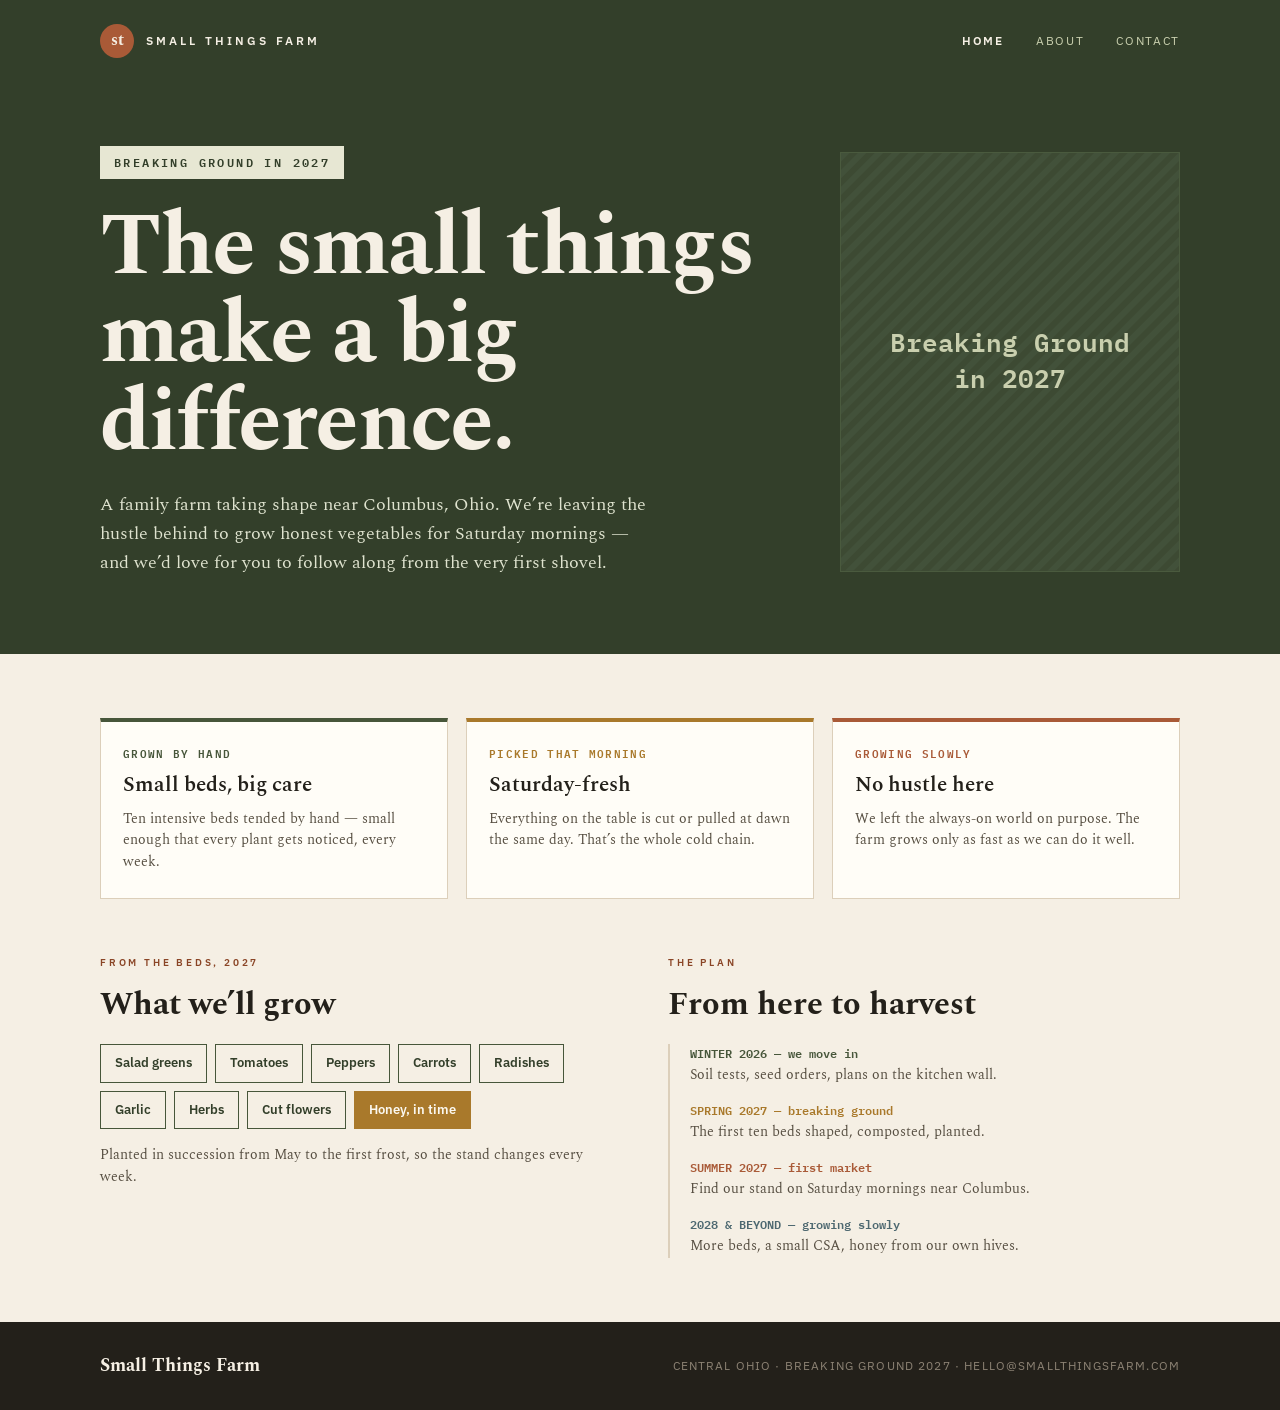
==== index.html @ 96e3009d "Remove email signup until a newsletter service is set up Forms removed from all three pages; comment" ====
<!DOCTYPE html>
<html lang="en">
<head>
<meta charset="utf-8">
<meta name="viewport" content="width=device-width, initial-scale=1">
<title>Small Things Farm — a family market garden near Columbus, Ohio</title>
<meta name="description" content="Small Things Farm is a family market garden breaking ground near Columbus, Ohio in 2027. Honest vegetables for Saturday mornings — follow along from the very first shovel.">
<link rel="icon" href="data:image/svg+xml,%3Csvg xmlns='http://www.w3.org/2000/svg' viewBox='0 0 34 34'%3E%3Ccircle cx='17' cy='17' r='17' fill='%23a95a37'/%3E%3Ctext x='17' y='22' text-anchor='middle' font-family='Georgia,serif' font-weight='700' font-size='14' fill='%23f5efe4'%3Est%3C/text%3E%3C/svg%3E">
<link rel="preconnect" href="https://fonts.googleapis.com">
<link rel="preconnect" href="https://fonts.gstatic.com" crossorigin>
<link href="https://fonts.googleapis.com/css2?family=Spectral:ital,wght@0,300;0,400;0,500;0,600;0,700;0,800;1,300;1,400;1,500&family=IBM+Plex+Sans:wght@400;500;600;700&family=IBM+Plex+Mono:wght@400;500;600&display=swap" rel="stylesheet">
<link rel="stylesheet" href="styles.css">
</head>
<body>

<!-- hero on green -->
<div class="green-band">
  <header class="site-header">
    <div class="container">
      <a class="brand" href="index.html">
        <span class="brand-mark" aria-hidden="true">st</span>
        <span class="brand-name">Small Things Farm</span>
      </a>
      <nav class="site-nav" aria-label="Main">
        <a href="index.html" aria-current="page">Home</a>
        <a href="about.html">About</a>
        <a href="contact.html">Contact</a>
      </nav>
    </div>
  </header>

  <section class="hero">
    <div class="container">
      <div>
        <div class="badge">BREAKING GROUND IN 2027</div>
        <h1>The small things make a big difference.</h1>
        <p class="hero-lede">A family farm taking shape near Columbus, Ohio. We&rsquo;re leaving the hustle behind to grow honest vegetables for Saturday mornings &mdash; and we&rsquo;d love for you to follow along from the very first shovel.</p>
        <!-- Email signup removed for now — restore the <form class="signup-form">
             block here once a newsletter service (e.g. Buttondown) is set up.
             See README.md → "Email signup (currently removed)". -->
      </div>
      <div class="hero-photo">
        <!-- Picture frame: swap this <svg> for
             <img src="images/us-on-the-land.jpg" alt="The two of us, boots on, on the land" style="width:100%;display:block;">
             when you have a real photo (portrait, roughly 340×420). -->
        <svg class="photo-placeholder" viewBox="0 0 340 420" role="img" aria-label="Breaking Ground in 2027" style="background:#3d4a33;border:1px solid #4a5a3e;">
          <defs>
            <pattern id="ph-hero" width="12" height="12" patternUnits="userSpaceOnUse" patternTransform="rotate(45)">
              <rect width="12" height="12" fill="#3d4a33"></rect>
              <rect width="6" height="12" fill="#42513a"></rect>
            </pattern>
          </defs>
          <rect width="340" height="420" fill="url(#ph-hero)"></rect>
          <text x="170" y="200" text-anchor="middle" font-family="Spectral, Georgia, serif" font-weight="600" font-size="26" fill="#c9cfae">Breaking Ground</text>
          <text x="170" y="236" text-anchor="middle" font-family="Spectral, Georgia, serif" font-weight="600" font-size="26" fill="#c9cfae">in 2027</text>
        </svg>
      </div>
    </div>
  </section>
</div>

<!-- three promises -->
<section class="promises" aria-label="Our promises">
  <div class="container">
    <div class="promise-card">
      <div class="card-eyebrow">GROWN BY HAND</div>
      <div class="card-title">Small beds, big care</div>
      <p>Ten intensive beds tended by hand &mdash; small enough that every plant gets noticed, every week.</p>
    </div>
    <div class="promise-card promise-card--ochre">
      <div class="card-eyebrow">PICKED THAT MORNING</div>
      <div class="card-title">Saturday-fresh</div>
      <p>Everything on the table is cut or pulled at dawn the same day. That&rsquo;s the whole cold chain.</p>
    </div>
    <div class="promise-card promise-card--clay">
      <div class="card-eyebrow">GROWING SLOWLY</div>
      <div class="card-title">No hustle here</div>
      <p>We left the always-on world on purpose. The farm grows only as fast as we can do it well.</p>
    </div>
  </div>
</section>

<!-- grow + timeline combined band -->
<section class="band-2col">
  <div class="container">
    <div>
      <div class="section-eyebrow">From the beds, 2027</div>
      <h2>What we&rsquo;ll grow</h2>
      <div class="chips">
        <span class="chip">Salad greens</span>
        <span class="chip">Tomatoes</span>
        <span class="chip">Peppers</span>
        <span class="chip">Carrots</span>
        <span class="chip">Radishes</span>
        <span class="chip">Garlic</span>
        <span class="chip">Herbs</span>
        <span class="chip">Cut flowers</span>
        <span class="chip chip--honey">Honey, in time</span>
      </div>
      <p class="band-note">Planted in succession from May to the first frost, so the stand changes every week.</p>
    </div>
    <div>
      <div class="section-eyebrow">The plan</div>
      <h2>From here to harvest</h2>
      <div class="timeline">
        <div>
          <div class="timeline-date">WINTER 2026 &mdash; we move in</div>
          <div class="timeline-desc">Soil tests, seed orders, plans on the kitchen wall.</div>
        </div>
        <div>
          <div class="timeline-date timeline-date--ochre">SPRING 2027 &mdash; breaking ground</div>
          <div class="timeline-desc">The first ten beds shaped, composted, planted.</div>
        </div>
        <div>
          <div class="timeline-date timeline-date--clay">SUMMER 2027 &mdash; first market</div>
          <div class="timeline-desc">Find our stand on Saturday mornings near Columbus.</div>
        </div>
        <div>
          <div class="timeline-date timeline-date--slate">2028 &amp; BEYOND &mdash; growing slowly</div>
          <div class="timeline-desc">More beds, a small CSA, honey from our own hives.</div>
        </div>
      </div>
    </div>
  </div>
</section>

<!-- footer -->
<footer class="site-footer">
  <div class="container">
    <div class="footer-brand">Small Things Farm</div>
    <div class="footer-info">Central Ohio &middot; breaking ground 2027 &middot; <a href="mailto:hello@smallthingsfarm.com">hello@smallthingsfarm.com</a></div>
  </div>
</footer>

</body>
</html>
---- styles.css ----
/* ============================================================
   Small Things Farm — shared stylesheet
   Design system extracted from "Homepage Options" option 1C,
   "The Roadside Stand". Sharp corners throughout (no border-radius
   except the round logo mark). No shadows.
   ============================================================ */

:root {
  --ink: #23201a;          /* text, footer bg */
  --paper: #f5efe4;        /* page bg */
  --card: #fffdf7;         /* card bg */
  --green-dark: #333f2a;   /* hero / dark green */
  --green-sage: #47563a;   /* sage green */
  --hero-body: #dfe3cf;    /* hero body text */
  --hero-muted: #9aa384;   /* hero muted */
  --green-soft: #c9cfae;   /* nav inactive / accents on green */
  --clay: #a95a37;         /* primary CTA, links */
  --clay-dark: #8a4526;    /* CTA hover, link hover */
  --ochre: #a9792b;
  --slate: #4d6870;
  --body-2: #574f42;       /* body secondary text */
  --muted: #8c8274;
  --hairline: #dccfba;
  --badge-bg: #e7e7d3;     /* badge bg on green hero */

  --serif: "Spectral", Georgia, serif;
  --sans: "IBM Plex Sans", "Helvetica Neue", Arial, sans-serif;
  --mono: "IBM Plex Mono", "Courier New", monospace;

  --pad-x: 60px;
}

* { box-sizing: border-box; }

body {
  margin: 0;
  background: var(--paper);
  font-family: var(--serif);
  color: var(--ink);
  font-size: 16px;
  line-height: 1.6;
  -webkit-font-smoothing: antialiased;
}

a { color: var(--clay); text-decoration: none; }
a:hover { color: var(--clay-dark); }

:focus-visible { outline: 2px solid var(--clay); outline-offset: 2px; }

.container {
  max-width: 1200px;
  margin: 0 auto;
  padding-left: var(--pad-x);
  padding-right: var(--pad-x);
}

/* ---------- header / nav (sits on the dark green band) ---------- */

.site-header .container {
  display: flex;
  justify-content: space-between;
  align-items: center;
  padding-top: 24px;
  padding-bottom: 24px;
  gap: 20px;
}

.brand {
  display: flex;
  align-items: center;
  gap: 12px;
  color: var(--paper);
}

.brand-mark {
  width: 34px;
  height: 34px;
  border-radius: 50%;
  background: var(--clay);
  display: flex;
  align-items: center;
  justify-content: center;
  font-family: var(--serif);
  font-weight: 700;
  font-size: 16px;
  color: var(--paper);
  flex: none;
}

.brand-name {
  font-family: var(--sans);
  font-size: 12px;
  letter-spacing: .26em;
  text-transform: uppercase;
  font-weight: 600;
}

.site-nav {
  display: flex;
  gap: 32px;
  font-family: var(--sans);
  font-size: 12px;
  letter-spacing: .14em;
  text-transform: uppercase;
}

.site-nav a { color: var(--green-soft); }
.site-nav a:hover { color: var(--paper); }
.site-nav a[aria-current="page"] { color: var(--paper); font-weight: 600; }

/* ---------- green band (hero on home, page header elsewhere) ---------- */

.green-band {
  background: var(--green-dark);
  color: var(--paper);
}

.hero .container {
  padding-top: 64px;
  padding-bottom: 76px;
  display: grid;
  grid-template-columns: 1fr auto;
  gap: 60px;
  align-items: center;
}

.badge {
  display: inline-block;
  font-family: var(--mono);
  font-size: 12px;
  letter-spacing: .2em;
  color: var(--green-dark);
  background: var(--badge-bg);
  padding: 7px 14px;
  font-weight: 600;
}

.hero h1 {
  font-family: var(--serif);
  font-size: 88px;
  font-weight: 700;
  line-height: 1;
  letter-spacing: -.02em;
  margin: 24px 0 0;
}

.hero-lede {
  font-size: 18px;
  line-height: 1.6;
  color: var(--hero-body);
  max-width: 560px;
  margin: 24px 0 0;
}

.hero-photo { width: 340px; }
.hero-photo svg { width: 100%; display: block; }

/* ---------- email signup ---------- */

.signup-form {
  display: flex;
  gap: 10px;
  margin-top: 32px;
  max-width: 520px;
}

.signup-form input[type="email"] {
  font-family: var(--mono);
  font-size: 14px;
  padding: 14px 16px;
  border: none;
  background: var(--paper);
  flex: 1;
  min-width: 0;
  outline: none;
  color: var(--ink);
}

.signup-form button {
  font-family: var(--sans);
  font-size: 13px;
  font-weight: 600;
  letter-spacing: .1em;
  text-transform: uppercase;
  background: var(--clay);
  color: var(--paper);
  border: none;
  padding: 14px 26px;
  cursor: pointer;
}

.signup-form button:hover { background: var(--clay-dark); }

/* keyboard-only focus ring; invisible to mouse users so the
   reference's outline-free look is preserved */
.signup-form input[type="email"]:focus-visible {
  outline: 2px solid var(--clay);
  outline-offset: 2px;
}

.form-note {
  font-family: var(--mono);
  font-size: 11.5px;
  color: var(--hero-muted);
  margin-top: 12px;
}

/* paper variant — used on the signup band of inner pages */
.signup-band {
  background: var(--card);
  border-top: 1px solid var(--hairline);
}

.signup-band .container {
  padding-top: 64px;
  padding-bottom: 64px;
  text-align: center;
}

.signup-band h2 {
  font-family: var(--serif);
  font-size: 32px;
  font-weight: 700;
  margin: 0;
}

.signup-band p {
  font-size: 15px;
  color: var(--body-2);
  max-width: 480px;
  margin: 12px auto 0;
  line-height: 1.6;
}

.signup-band .signup-form {
  justify-content: center;
  margin: 24px auto 0;
}

.signup-band .signup-form input[type="email"] {
  border: 1.5px solid var(--ink);
  flex: none;
  width: 300px;
}

.signup-band .form-note { color: var(--muted); }

/* ---------- photo placeholders ---------- */

.photo-placeholder text { font-family: var(--mono); }

/* ---------- promise cards ---------- */

.promises .container {
  padding-top: 64px;
  padding-bottom: 56px;
  display: grid;
  grid-template-columns: repeat(3, 1fr);
  gap: 18px;
}

.promise-card {
  background: var(--card);
  border: 1px solid var(--hairline);
  border-top: 4px solid var(--green-sage);
  padding: 22px 22px 24px;
}

.promise-card--ochre { border-top-color: var(--ochre); }
.promise-card--clay { border-top-color: var(--clay); }

.card-eyebrow {
  font-family: var(--mono);
  font-size: 11px;
  color: var(--green-sage);
  font-weight: 600;
  letter-spacing: .12em;
}

.promise-card--ochre .card-eyebrow { color: var(--ochre); }
.promise-card--clay .card-eyebrow { color: var(--clay); }

.card-title {
  font-family: var(--serif);
  font-size: 21px;
  font-weight: 600;
  margin: 8px 0 6px;
}

.promise-card p {
  font-size: 13.5px;
  color: var(--body-2);
  line-height: 1.6;
  margin: 0;
}

/* ---------- two-column band: what we'll grow / timeline ---------- */

.band-2col .container {
  padding-bottom: 64px;
  display: grid;
  grid-template-columns: 1fr 1fr;
  gap: 56px;
}

.section-eyebrow {
  font-family: var(--sans);
  font-size: 10px;
  letter-spacing: .28em;
  text-transform: uppercase;
  color: var(--clay-dark);
  font-weight: 600;
}

.band-2col h2,
.section h2 {
  font-family: var(--serif);
  font-size: 32px;
  font-weight: 700;
  margin: 8px 0 14px;
}

.chips {
  display: flex;
  flex-wrap: wrap;
  gap: 8px;
}

.chip {
  font-family: var(--sans);
  font-size: 13px;
  font-weight: 600;
  border: 1.5px solid var(--green-sage);
  color: var(--green-dark);
  padding: 8px 14px;
}

.chip--honey {
  background: var(--ochre);
  border-color: var(--ochre);
  color: #fbf8f0;
}

.band-note {
  font-size: 13.5px;
  color: var(--body-2);
  line-height: 1.6;
  margin: 16px 0 0;
}

.timeline {
  border-left: 2px solid var(--hairline);
  padding-left: 20px;
  display: flex;
  flex-direction: column;
  gap: 14px;
}

.timeline-date {
  font-family: var(--mono);
  font-size: 11.5px;
  font-weight: 600;
  color: var(--green-sage);
}

.timeline-date--ochre { color: var(--ochre); }
.timeline-date--clay { color: var(--clay); }
.timeline-date--slate { color: var(--slate); }

.timeline-desc {
  font-size: 13.5px;
  color: var(--body-2);
  margin-top: 3px;
}

/* ---------- inner pages (about / contact) ---------- */

.page-header .container {
  padding-top: 56px;
  padding-bottom: 64px;
}

.page-header h1 {
  font-family: var(--serif);
  font-size: 56px;
  font-weight: 700;
  line-height: 1.05;
  letter-spacing: -.02em;
  margin: 20px 0 0;
  max-width: 720px;
}

.page-header .hero-lede { margin-top: 20px; }

.eyebrow-on-green {
  font-family: var(--sans);
  font-size: 11px;
  letter-spacing: .32em;
  text-transform: uppercase;
  color: var(--green-soft);
  font-weight: 600;
}

.section .container {
  padding-top: 64px;
  padding-bottom: 64px;
}

.section--tight .container { padding-top: 0; }

.prose {
  max-width: 640px;
  font-size: 16px;
  line-height: 1.7;
  color: var(--body-2);
}

.prose p { margin: 0 0 1em; }
.prose p:last-child { margin-bottom: 0; }
.prose strong { color: var(--ink); }

.two-up {
  display: grid;
  grid-template-columns: 1fr 380px;
  gap: 56px;
  align-items: start;
}

.figure-caption {
  font-family: var(--mono);
  font-size: 11px;
  color: var(--muted);
  line-height: 1.5;
  margin-top: 14px;
}

.quote-band {
  background: var(--green-sage);
  color: var(--paper);
}

.quote-band .container {
  padding-top: 64px;
  padding-bottom: 64px;
  text-align: center;
}

.quote-band blockquote {
  max-width: 760px;
  margin: 0 auto;
}

.quote-band .quote-eyebrow {
  font-family: var(--sans);
  font-size: 10px;
  letter-spacing: .3em;
  text-transform: uppercase;
  color: var(--green-soft);
  font-weight: 600;
}

.quote-band p {
  font-family: var(--serif);
  font-size: 26px;
  line-height: 1.5;
  font-weight: 300;
  margin: 16px 0 0;
}

.quote-band cite {
  display: block;
  font-family: var(--mono);
  font-style: normal;
  font-size: 13px;
  color: var(--green-soft);
  margin-top: 18px;
}

/* contact info list */
.contact-list {
  display: grid;
  grid-template-columns: repeat(2, 1fr);
  gap: 18px;
  margin-top: 28px;
}

.contact-card {
  background: var(--card);
  border: 1px solid var(--hairline);
  border-top: 4px solid var(--green-sage);
  padding: 22px 22px 24px;
}

.contact-card--clay { border-top-color: var(--clay); }
.contact-card--clay .card-eyebrow { color: var(--clay); }

.contact-card p {
  font-size: 14.5px;
  color: var(--body-2);
  line-height: 1.6;
  margin: 8px 0 0;
}

.contact-card .big-link {
  font-family: var(--serif);
  font-size: 21px;
  font-weight: 600;
  margin: 8px 0 0;
  display: inline-block;
}

/* ---------- footer ---------- */

.site-footer {
  background: var(--ink);
  color: var(--muted);
}

.site-footer .container {
  padding-top: 30px;
  padding-bottom: 30px;
  display: flex;
  justify-content: space-between;
  align-items: center;
  gap: 16px;
}

.footer-brand {
  font-family: var(--serif);
  font-size: 18px;
  font-weight: 700;
  color: var(--paper);
}

.footer-info {
  font-family: var(--sans);
  font-size: 11.5px;
  letter-spacing: .1em;
  text-transform: uppercase;
}

.footer-info a { color: var(--muted); }
.footer-info a:hover { color: var(--paper); }

/* ============================================================
   Responsive
   ============================================================ */

@media (max-width: 900px) {
  .hero .container {
    grid-template-columns: 1fr;
    gap: 40px;
  }

  .hero h1 { font-size: 52px; }
  .page-header h1 { font-size: 44px; }

  .hero-photo { width: 100%; max-width: 340px; }

  .promises .container { grid-template-columns: 1fr; }
  .band-2col .container { grid-template-columns: 1fr; }
  .two-up { grid-template-columns: 1fr; }
  .contact-list { grid-template-columns: 1fr; }

  .site-footer .container {
    flex-direction: column;
    align-items: flex-start;
    gap: 8px;
  }
}

@media (max-width: 600px) {
  :root { --pad-x: 24px; }

  .site-header .container {
    flex-direction: column;
    align-items: flex-start;
    gap: 16px;
  }

  .site-nav { gap: 22px; }

  .hero .container { padding-top: 40px; padding-bottom: 48px; }
  .hero h1 { font-size: 44px; }
  .page-header h1 { font-size: 36px; }

  .signup-form { flex-direction: column; }
  .signup-form button { width: 100%; }
  .signup-band .signup-form input[type="email"] { width: 100%; }
}
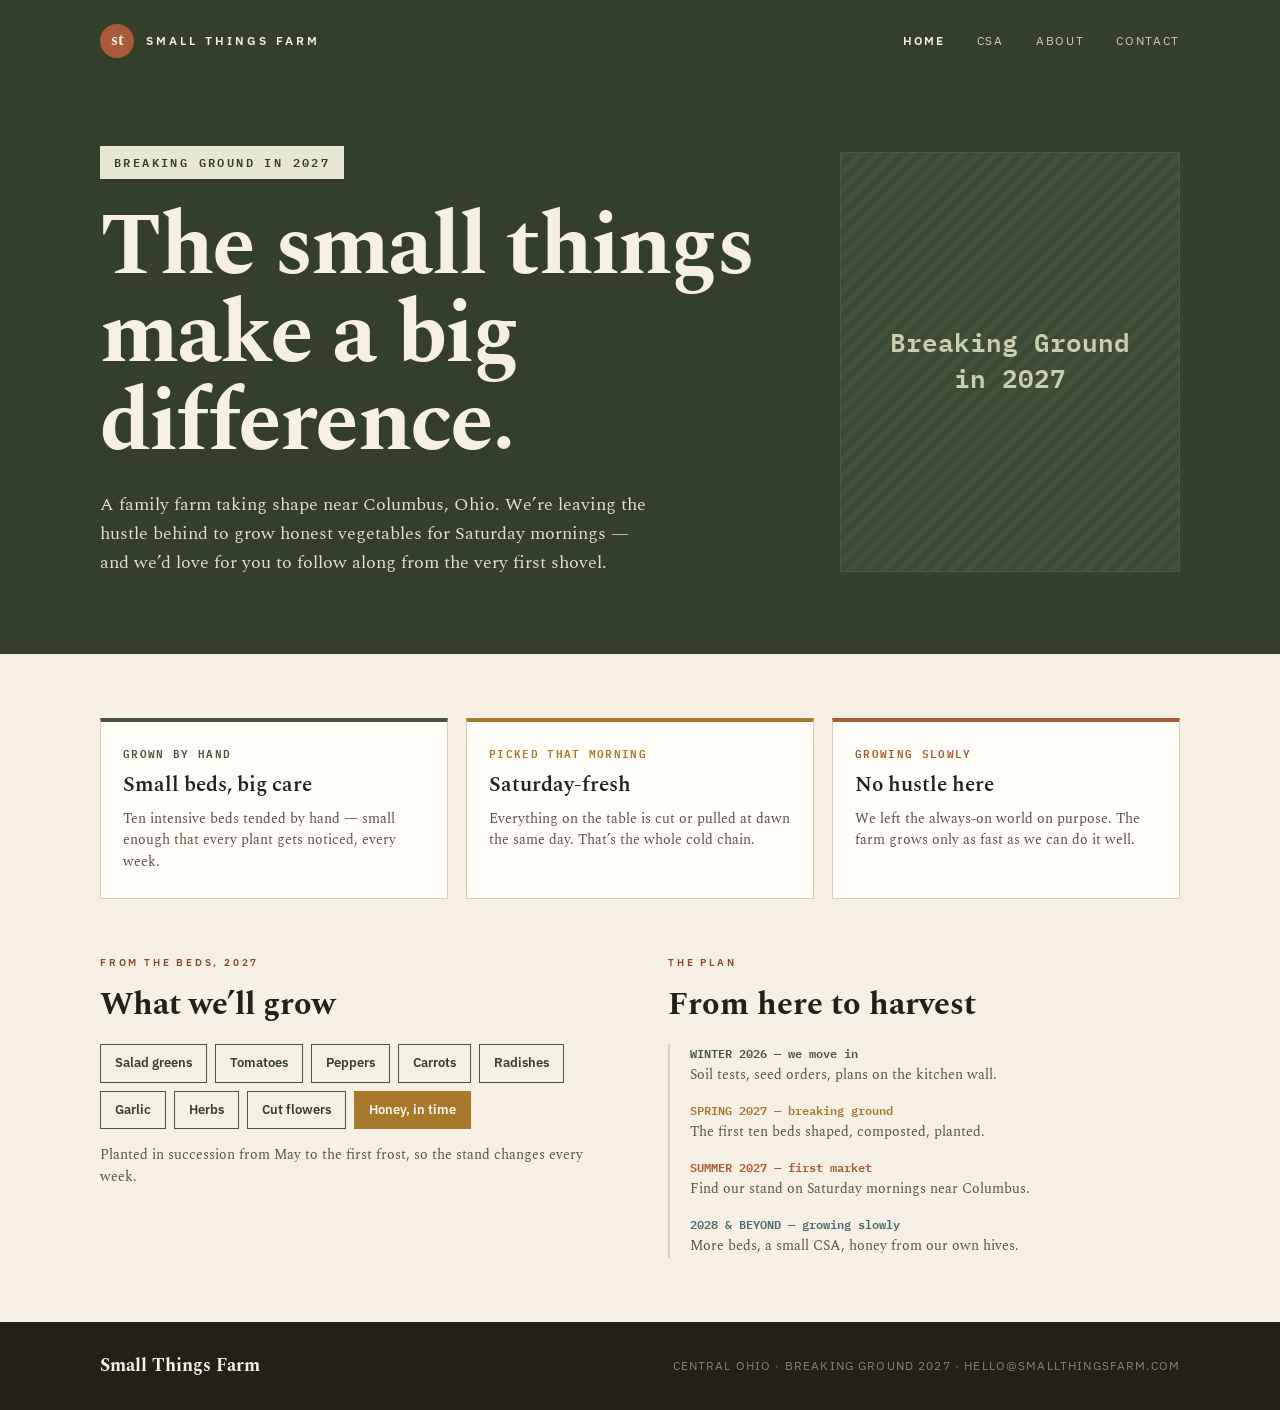
==== commit 6d87c828: "Add CSA shares page with estimated pricing and capped-reservation plan New csa.html (linked in nav o" ====
--- a/index.html
+++ b/index.html
@@ -23,6 +23,7 @@
       </a>
       <nav class="site-nav" aria-label="Main">
         <a href="index.html" aria-current="page">Home</a>
+        <a href="csa.html">CSA</a>
         <a href="about.html">About</a>
         <a href="contact.html">Contact</a>
       </nav>
--- a/styles.css
+++ b/styles.css
@@ -476,6 +476,96 @@
   margin-top: 18px;
 }
 
+/* ---------- CSA page ---------- */
+
+.section--notice .container { padding-bottom: 44px; }
+
+.notice {
+  border: 1.5px solid var(--ochre);
+  background: var(--card);
+  padding: 20px 24px;
+  max-width: 720px;
+}
+
+.notice-label {
+  font-family: var(--mono);
+  font-size: 11px;
+  color: var(--ochre);
+  font-weight: 600;
+  letter-spacing: .2em;
+  text-transform: uppercase;
+}
+
+.notice p {
+  font-size: 14.5px;
+  color: var(--body-2);
+  line-height: 1.6;
+  margin: 8px 0 0;
+}
+
+.share-grid {
+  display: grid;
+  grid-template-columns: repeat(2, 1fr);
+  gap: 18px;
+  margin-top: 14px;
+}
+
+.share-card {
+  background: var(--card);
+  border: 1px solid var(--hairline);
+  border-top: 4px solid var(--green-sage);
+  padding: 22px 22px 24px;
+}
+
+.share-card--clay { border-top-color: var(--clay); }
+.share-card--clay .card-eyebrow { color: var(--clay); }
+
+.share-price {
+  font-family: var(--serif);
+  font-size: 40px;
+  font-weight: 700;
+  line-height: 1;
+  margin-top: 10px;
+}
+
+.share-per {
+  font-family: var(--mono);
+  font-size: 12px;
+  font-weight: 400;
+  color: var(--muted);
+  margin-left: 6px;
+}
+
+.share-season {
+  font-family: var(--mono);
+  font-size: 11.5px;
+  color: var(--ochre);
+  font-weight: 600;
+  margin-top: 8px;
+}
+
+.share-card p {
+  font-size: 13.5px;
+  color: var(--body-2);
+  line-height: 1.6;
+  margin: 12px 0 0;
+}
+
+.button-link {
+  display: inline-block;
+  font-family: var(--sans);
+  font-size: 13px;
+  font-weight: 600;
+  letter-spacing: .1em;
+  text-transform: uppercase;
+  background: var(--clay);
+  color: var(--paper);
+  padding: 14px 26px;
+  margin-top: 24px;
+}
+
+.button-link:hover { background: var(--clay-dark); color: var(--paper); }
+
 /* contact info list */
 .contact-list {
   display: grid;
@@ -561,6 +651,7 @@
   .band-2col .container { grid-template-columns: 1fr; }
   .two-up { grid-template-columns: 1fr; }
   .contact-list { grid-template-columns: 1fr; }
+  .share-grid { grid-template-columns: 1fr; }
 
   .site-footer .container {
     flex-direction: column;
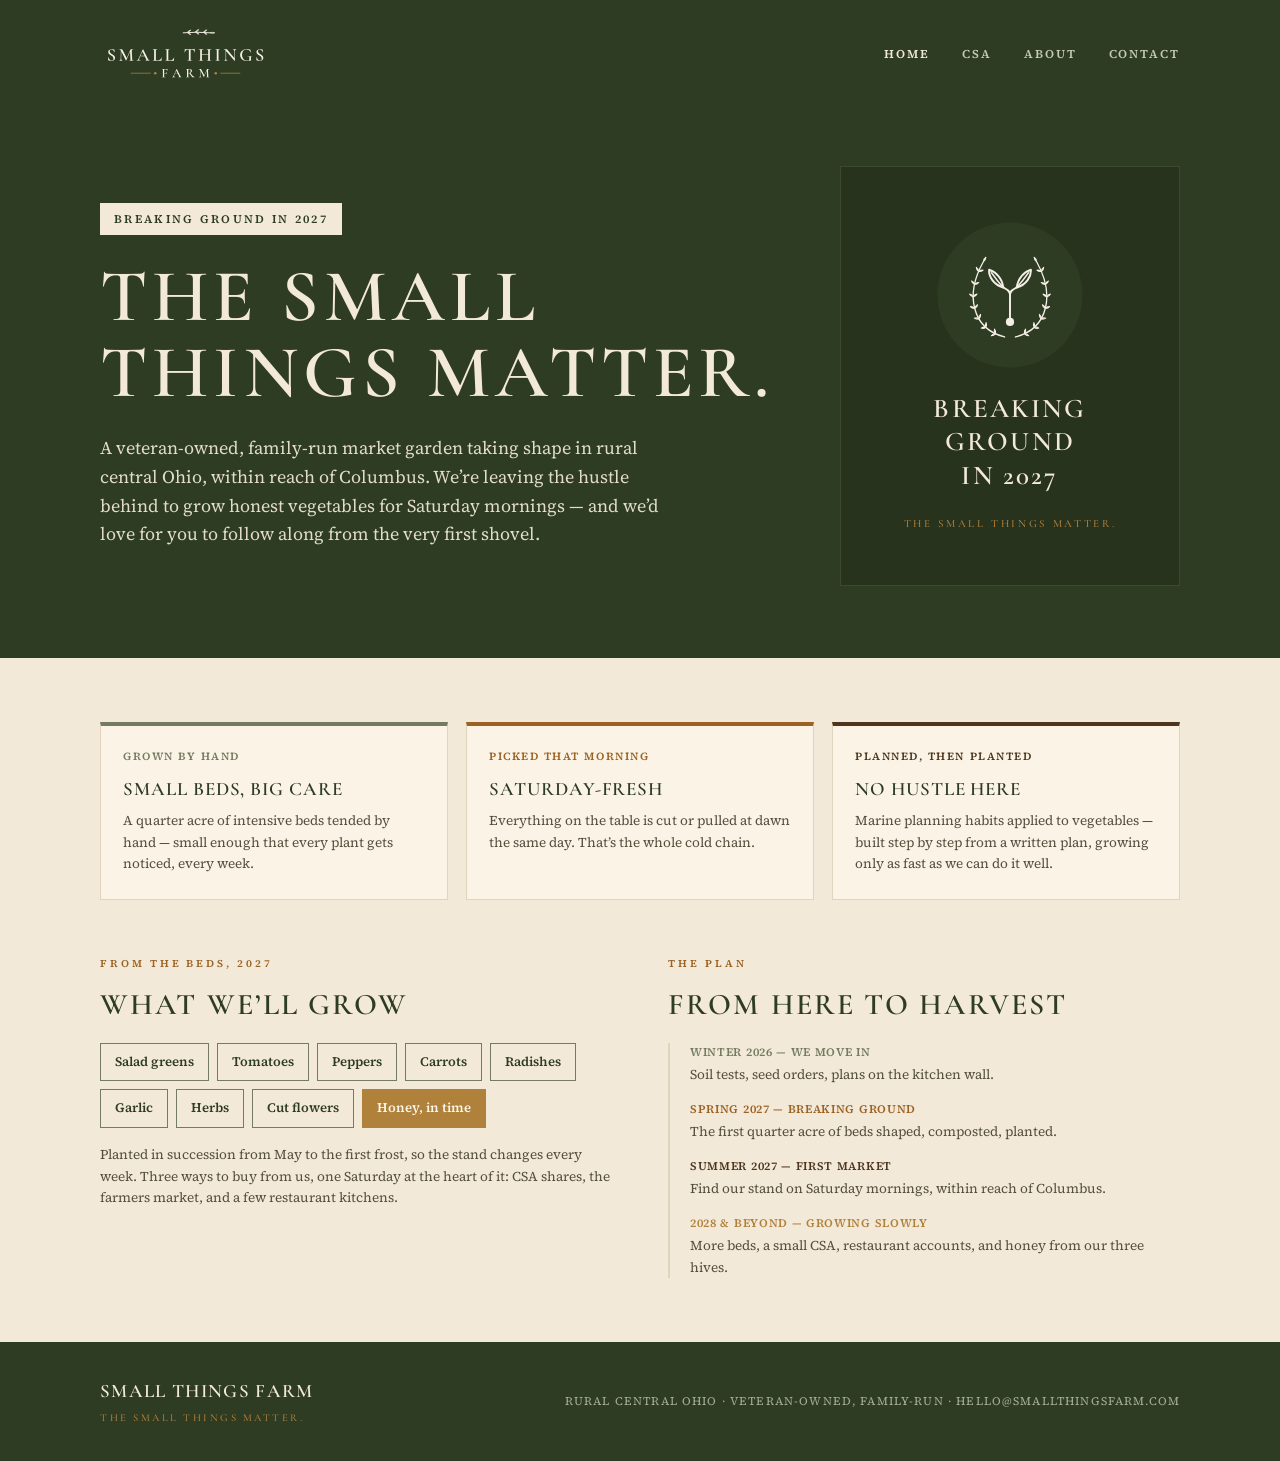
==== commit f90875cc: "Rebrand site to Brand & Identity Guide v1.0 - New palette (Forest/Sage/Cream/Ochre/Bark/Gold) and ty" ====
--- a/index.html
+++ b/index.html
@@ -3,23 +3,22 @@
 <head>
 <meta charset="utf-8">
 <meta name="viewport" content="width=device-width, initial-scale=1">
-<title>Small Things Farm — a family market garden near Columbus, Ohio</title>
-<meta name="description" content="Small Things Farm is a family market garden breaking ground near Columbus, Ohio in 2027. Honest vegetables for Saturday mornings — follow along from the very first shovel.">
-<link rel="icon" href="data:image/svg+xml,%3Csvg xmlns='http://www.w3.org/2000/svg' viewBox='0 0 34 34'%3E%3Ccircle cx='17' cy='17' r='17' fill='%23a95a37'/%3E%3Ctext x='17' y='22' text-anchor='middle' font-family='Georgia,serif' font-weight='700' font-size='14' fill='%23f5efe4'%3Est%3C/text%3E%3C/svg%3E">
+<title>Small Things Farm — a veteran-owned market garden in rural central Ohio</title>
+<meta name="description" content="Small Things Farm is a veteran-owned, family-run market garden breaking ground in rural central Ohio, within reach of Columbus, in 2027. Honest vegetables for Saturday mornings — follow along from the very first shovel.">
+<link rel="icon" type="image/svg+xml" href="assets/brand/icons/icon-roundel-forest.svg">
 <link rel="preconnect" href="https://fonts.googleapis.com">
 <link rel="preconnect" href="https://fonts.gstatic.com" crossorigin>
-<link href="https://fonts.googleapis.com/css2?family=Spectral:ital,wght@0,300;0,400;0,500;0,600;0,700;0,800;1,300;1,400;1,500&family=IBM+Plex+Sans:wght@400;500;600;700&family=IBM+Plex+Mono:wght@400;500;600&display=swap" rel="stylesheet">
+<link href="https://fonts.googleapis.com/css2?family=Cormorant+Garamond:wght@500;600;700&family=Source+Serif+4:opsz,wght@8..60,400;8..60,600;8..60,700&display=swap" rel="stylesheet">
 <link rel="stylesheet" href="styles.css">
 </head>
 <body>
 
-<!-- hero on green -->
+<!-- hero on forest -->
 <div class="green-band">
   <header class="site-header">
     <div class="container">
       <a class="brand" href="index.html">
-        <span class="brand-mark" aria-hidden="true">st</span>
-        <span class="brand-name">Small Things Farm</span>
+        <img src="assets/brand/logos/04-horizontal-wordmark-cream.svg" alt="Small Things Farm — home">
       </a>
       <nav class="site-nav" aria-label="Main">
         <a href="index.html" aria-current="page">Home</a>
@@ -34,27 +33,21 @@
     <div class="container">
       <div>
         <div class="badge">BREAKING GROUND IN 2027</div>
-        <h1>The small things make a big difference.</h1>
-        <p class="hero-lede">A family farm taking shape near Columbus, Ohio. We&rsquo;re leaving the hustle behind to grow honest vegetables for Saturday mornings &mdash; and we&rsquo;d love for you to follow along from the very first shovel.</p>
+        <h1>The small things matter.</h1>
+        <p class="hero-lede">A veteran-owned, family-run market garden taking shape in rural central Ohio, within reach of Columbus. We&rsquo;re leaving the hustle behind to grow honest vegetables for Saturday mornings &mdash; and we&rsquo;d love for you to follow along from the very first shovel.</p>
         <!-- Email signup removed for now — restore the <form class="signup-form">
              block here once a newsletter service (e.g. Buttondown) is set up.
              See README.md → "Email signup (currently removed)". -->
       </div>
       <div class="hero-photo">
-        <!-- Picture frame: swap this <svg> for
+        <!-- Picture frame: swap this <div class="hero-frame"> for
              <img src="images/us-on-the-land.jpg" alt="The two of us, boots on, on the land" style="width:100%;display:block;">
              when you have a real photo (portrait, roughly 340×420). -->
-        <svg class="photo-placeholder" viewBox="0 0 340 420" role="img" aria-label="Breaking Ground in 2027" style="background:#3d4a33;border:1px solid #4a5a3e;">
-          <defs>
-            <pattern id="ph-hero" width="12" height="12" patternUnits="userSpaceOnUse" patternTransform="rotate(45)">
-              <rect width="12" height="12" fill="#3d4a33"></rect>
-              <rect width="6" height="12" fill="#42513a"></rect>
-            </pattern>
-          </defs>
-          <rect width="340" height="420" fill="url(#ph-hero)"></rect>
-          <text x="170" y="200" text-anchor="middle" font-family="Spectral, Georgia, serif" font-weight="600" font-size="26" fill="#c9cfae">Breaking Ground</text>
-          <text x="170" y="236" text-anchor="middle" font-family="Spectral, Georgia, serif" font-weight="600" font-size="26" fill="#c9cfae">in 2027</text>
-        </svg>
+        <div class="hero-frame">
+          <img src="assets/brand/icons/icon-roundel-forest.svg" alt="" width="150" height="150">
+          <div class="hero-frame-title">Breaking Ground<br>in 2027</div>
+          <div class="tagline tagline--dark">The small things matter.</div>
+        </div>
       </div>
     </div>
   </section>
@@ -66,17 +59,17 @@
     <div class="promise-card">
       <div class="card-eyebrow">GROWN BY HAND</div>
       <div class="card-title">Small beds, big care</div>
-      <p>Ten intensive beds tended by hand &mdash; small enough that every plant gets noticed, every week.</p>
+      <p>A quarter acre of intensive beds tended by hand &mdash; small enough that every plant gets noticed, every week.</p>
     </div>
     <div class="promise-card promise-card--ochre">
       <div class="card-eyebrow">PICKED THAT MORNING</div>
       <div class="card-title">Saturday-fresh</div>
       <p>Everything on the table is cut or pulled at dawn the same day. That&rsquo;s the whole cold chain.</p>
     </div>
-    <div class="promise-card promise-card--clay">
-      <div class="card-eyebrow">GROWING SLOWLY</div>
+    <div class="promise-card promise-card--bark">
+      <div class="card-eyebrow">PLANNED, THEN PLANTED</div>
       <div class="card-title">No hustle here</div>
-      <p>We left the always-on world on purpose. The farm grows only as fast as we can do it well.</p>
+      <p>Marine planning habits applied to vegetables &mdash; built step by step from a written plan, growing only as fast as we can do it well.</p>
     </div>
   </div>
 </section>
@@ -98,7 +91,7 @@
         <span class="chip">Cut flowers</span>
         <span class="chip chip--honey">Honey, in time</span>
       </div>
-      <p class="band-note">Planted in succession from May to the first frost, so the stand changes every week.</p>
+      <p class="band-note">Planted in succession from May to the first frost, so the stand changes every week. Three ways to buy from us, one Saturday at the heart of it: CSA shares, the farmers market, and a few restaurant kitchens.</p>
     </div>
     <div>
       <div class="section-eyebrow">The plan</div>
@@ -110,15 +103,15 @@
         </div>
         <div>
           <div class="timeline-date timeline-date--ochre">SPRING 2027 &mdash; breaking ground</div>
-          <div class="timeline-desc">The first ten beds shaped, composted, planted.</div>
+          <div class="timeline-desc">The first quarter acre of beds shaped, composted, planted.</div>
         </div>
         <div>
-          <div class="timeline-date timeline-date--clay">SUMMER 2027 &mdash; first market</div>
-          <div class="timeline-desc">Find our stand on Saturday mornings near Columbus.</div>
+          <div class="timeline-date timeline-date--bark">SUMMER 2027 &mdash; first market</div>
+          <div class="timeline-desc">Find our stand on Saturday mornings, within reach of Columbus.</div>
         </div>
         <div>
-          <div class="timeline-date timeline-date--slate">2028 &amp; BEYOND &mdash; growing slowly</div>
-          <div class="timeline-desc">More beds, a small CSA, honey from our own hives.</div>
+          <div class="timeline-date timeline-date--gold">2028 &amp; BEYOND &mdash; growing slowly</div>
+          <div class="timeline-desc">More beds, a small CSA, restaurant accounts, and honey from our three hives.</div>
         </div>
       </div>
     </div>
@@ -128,8 +121,11 @@
 <!-- footer -->
 <footer class="site-footer">
   <div class="container">
-    <div class="footer-brand">Small Things Farm</div>
-    <div class="footer-info">Central Ohio &middot; breaking ground 2027 &middot; <a href="mailto:hello@smallthingsfarm.com">hello@smallthingsfarm.com</a></div>
+    <div>
+      <div class="footer-brand">Small Things Farm</div>
+      <div class="tagline tagline--dark">The small things matter.</div>
+    </div>
+    <div class="footer-info">Rural central Ohio &middot; veteran-owned, family-run &middot; <a href="mailto:hello@smallthingsfarm.com">hello@smallthingsfarm.com</a></div>
   </div>
 </footer>
 
--- a/styles.css
+++ b/styles.css
@@ -1,31 +1,38 @@
 /* ============================================================
    Small Things Farm — shared stylesheet
-   Design system extracted from "Homepage Options" option 1C,
-   "The Roadside Stand". Sharp corners throughout (no border-radius
-   except the round logo mark). No shadows.
+   Restyled to the Brand & Identity Guide v1.0 (July 2026):
+   Forest / Sage / Cream / Ochre / Bark / Gold palette,
+   Cormorant Garamond display caps, Source Serif 4 body & utility.
+   Layout is still design option 1C "The Roadside Stand".
+   Sharp corners throughout (no border-radius). No shadows.
    ============================================================ */
 
 :root {
-  --ink: #23201a;          /* text, footer bg */
-  --paper: #f5efe4;        /* page bg */
-  --card: #fffdf7;         /* card bg */
-  --green-dark: #333f2a;   /* hero / dark green */
-  --green-sage: #47563a;   /* sage green */
-  --hero-body: #dfe3cf;    /* hero body text */
-  --hero-muted: #9aa384;   /* hero muted */
-  --green-soft: #c9cfae;   /* nav inactive / accents on green */
-  --clay: #a95a37;         /* primary CTA, links */
-  --clay-dark: #8a4526;    /* CTA hover, link hover */
-  --ochre: #a9792b;
-  --slate: #4d6870;
-  --body-2: #574f42;       /* body secondary text */
-  --muted: #8c8274;
-  --hairline: #dccfba;
-  --badge-bg: #e7e7d3;     /* badge bg on green hero */
-
-  --serif: "Spectral", Georgia, serif;
-  --sans: "IBM Plex Sans", "Helvetica Neue", Arial, sans-serif;
-  --mono: "IBM Plex Mono", "Courier New", monospace;
+  /* brand palette (guide §05) */
+  --forest: #2e3c23;       /* primary ink & ground */
+  --sage: #737c60;         /* secondary, backgrounds */
+  --cream: #f3e9d9;        /* paper & reversed art */
+  --ochre: #9b6223;        /* accent: dots, rules, tagline, CTAs */
+  --bark: #4d361d;         /* seed dot, deep accent, CTA hover */
+  --gold: #b0813b;         /* ochre lifted for dark grounds */
+
+  /* derived UI tints (not brand-mark colors) */
+  --paper: var(--cream);   /* page bg */
+  --card: #faf3e6;         /* card bg — cream lifted */
+  --ink: var(--forest);    /* text */
+  --hero-body: #e2dcc8;    /* body text on forest */
+  --hero-muted: #a6ad93;   /* muted text on forest */
+  --green-soft: #c6cbb2;   /* nav inactive / accents on forest */
+  --body-2: #55503e;       /* body secondary text */
+  --muted: #8b8271;
+  --hairline: #e0d4bd;
+  --badge-bg: var(--cream);
+
+  /* type (guide §06): display + tagline Cormorant Garamond,
+     body + utility Source Serif 4 (fallback Georgia) */
+  --display: "Cormorant Garamond", Georgia, serif;
+  --body-face: "Source Serif 4", Georgia, serif;
+  --utility: "Source Serif 4", Georgia, serif;
 
   --pad-x: 60px;
 }
@@ -35,17 +42,17 @@
 body {
   margin: 0;
   background: var(--paper);
-  font-family: var(--serif);
+  font-family: var(--body-face);
   color: var(--ink);
   font-size: 16px;
   line-height: 1.6;
   -webkit-font-smoothing: antialiased;
 }
 
-a { color: var(--clay); text-decoration: none; }
-a:hover { color: var(--clay-dark); }
-
-:focus-visible { outline: 2px solid var(--clay); outline-offset: 2px; }
+a { color: var(--ochre); text-decoration: none; }
+a:hover { color: var(--bark); }
+
+:focus-visible { outline: 2px solid var(--ochre); outline-offset: 2px; }
 
 .container {
   max-width: 1200px;
@@ -54,93 +61,91 @@
   padding-right: var(--pad-x);
 }
 
-/* ---------- header / nav (sits on the dark green band) ---------- */
+/* display headings — all caps, tracked (guide: +6 to +10% of point size) */
+h1, h2, .card-title, .footer-brand {
+  font-family: var(--display);
+  text-transform: uppercase;
+  letter-spacing: .07em;
+}
+
+/* tagline — always caps, tracked, with its period.
+   Ochre on light grounds, gold on dark. */
+.tagline {
+  font-family: var(--display);
+  font-weight: 500;
+  font-size: 13px;
+  text-transform: uppercase;
+  letter-spacing: .24em;
+  color: var(--ochre);
+}
+
+.tagline--dark { color: var(--gold); }
+
+/* ---------- header / nav (sits on the forest band) ---------- */
 
 .site-header .container {
   display: flex;
   justify-content: space-between;
   align-items: center;
-  padding-top: 24px;
-  padding-bottom: 24px;
+  padding-top: 18px;
+  padding-bottom: 18px;
   gap: 20px;
 }
 
-.brand {
-  display: flex;
-  align-items: center;
-  gap: 12px;
-  color: var(--paper);
-}
-
-.brand-mark {
-  width: 34px;
-  height: 34px;
-  border-radius: 50%;
-  background: var(--clay);
-  display: flex;
-  align-items: center;
-  justify-content: center;
-  font-family: var(--serif);
-  font-weight: 700;
-  font-size: 16px;
-  color: var(--paper);
-  flex: none;
-}
-
-.brand-name {
-  font-family: var(--sans);
-  font-size: 12px;
-  letter-spacing: .26em;
-  text-transform: uppercase;
-  font-weight: 600;
+.brand { display: block; }
+
+.brand img {
+  display: block;
+  height: 74px;
+  width: auto;
 }
 
 .site-nav {
   display: flex;
   gap: 32px;
-  font-family: var(--sans);
+  font-family: var(--utility);
+  font-weight: 600;
   font-size: 12px;
-  letter-spacing: .14em;
+  letter-spacing: .16em;
   text-transform: uppercase;
 }
 
 .site-nav a { color: var(--green-soft); }
-.site-nav a:hover { color: var(--paper); }
-.site-nav a[aria-current="page"] { color: var(--paper); font-weight: 600; }
-
-/* ---------- green band (hero on home, page header elsewhere) ---------- */
+.site-nav a:hover { color: var(--cream); }
+.site-nav a[aria-current="page"] { color: var(--cream); }
+
+/* ---------- forest band (hero on home, page header elsewhere) ---------- */
 
 .green-band {
-  background: var(--green-dark);
-  color: var(--paper);
+  background: var(--forest);
+  color: var(--cream);
+}
+
+.badge {
+  display: inline-block;
+  font-family: var(--utility);
+  font-size: 11.5px;
+  letter-spacing: .2em;
+  text-transform: uppercase;
+  color: var(--forest);
+  background: var(--badge-bg);
+  padding: 7px 14px;
+  font-weight: 600;
 }
 
 .hero .container {
-  padding-top: 64px;
-  padding-bottom: 76px;
+  padding-top: 56px;
+  padding-bottom: 72px;
   display: grid;
   grid-template-columns: 1fr auto;
   gap: 60px;
   align-items: center;
 }
 
-.badge {
-  display: inline-block;
-  font-family: var(--mono);
-  font-size: 12px;
-  letter-spacing: .2em;
-  color: var(--green-dark);
-  background: var(--badge-bg);
-  padding: 7px 14px;
-  font-weight: 600;
-}
-
 .hero h1 {
-  font-family: var(--serif);
-  font-size: 88px;
-  font-weight: 700;
-  line-height: 1;
-  letter-spacing: -.02em;
+  font-size: 74px;
+  font-weight: 600;
+  line-height: 1.02;
   margin: 24px 0 0;
 }
 
@@ -155,6 +160,35 @@
 .hero-photo { width: 340px; }
 .hero-photo svg { width: 100%; display: block; }
 
+/* branded placeholder frame in the hero (swap for a real photo later) */
+.hero-frame {
+  width: 100%;
+  height: 420px;
+  background: #28331e;
+  border: 1px solid #3c4a2e;
+  display: flex;
+  flex-direction: column;
+  align-items: center;
+  justify-content: center;
+  gap: 22px;
+  text-align: center;
+  padding: 30px;
+}
+
+.hero-frame img { width: 150px; height: 150px; }
+
+.hero-frame-title {
+  font-family: var(--display);
+  font-weight: 600;
+  font-size: 27px;
+  line-height: 1.25;
+  letter-spacing: .08em;
+  text-transform: uppercase;
+  color: var(--cream);
+}
+
+.hero-frame .tagline--dark { font-size: 11px; }
+
 /* ---------- email signup ---------- */
 
 .signup-form {
@@ -165,7 +199,7 @@
 }
 
 .signup-form input[type="email"] {
-  font-family: var(--mono);
+  font-family: var(--utility);
   font-size: 14px;
   padding: 14px 16px;
   border: none;
@@ -177,35 +211,35 @@
 }
 
 .signup-form button {
-  font-family: var(--sans);
+  font-family: var(--utility);
   font-size: 13px;
   font-weight: 600;
   letter-spacing: .1em;
   text-transform: uppercase;
-  background: var(--clay);
-  color: var(--paper);
+  background: var(--ochre);
+  color: var(--cream);
   border: none;
   padding: 14px 26px;
   cursor: pointer;
 }
 
-.signup-form button:hover { background: var(--clay-dark); }
+.signup-form button:hover { background: var(--bark); }
 
 /* keyboard-only focus ring; invisible to mouse users so the
-   reference's outline-free look is preserved */
+   outline-free look is preserved */
 .signup-form input[type="email"]:focus-visible {
-  outline: 2px solid var(--clay);
+  outline: 2px solid var(--ochre);
   outline-offset: 2px;
 }
 
 .form-note {
-  font-family: var(--mono);
+  font-family: var(--utility);
   font-size: 11.5px;
   color: var(--hero-muted);
   margin-top: 12px;
 }
 
-/* paper variant — used on the signup band of inner pages */
+/* paper variant — used on the reservation band of inner pages */
 .signup-band {
   background: var(--card);
   border-top: 1px solid var(--hairline);
@@ -218,9 +252,8 @@
 }
 
 .signup-band h2 {
-  font-family: var(--serif);
-  font-size: 32px;
-  font-weight: 700;
+  font-size: 30px;
+  font-weight: 600;
   margin: 0;
 }
 
@@ -247,7 +280,7 @@
 
 /* ---------- photo placeholders ---------- */
 
-.photo-placeholder text { font-family: var(--mono); }
+.photo-placeholder text { font-family: var(--utility); }
 
 /* ---------- promise cards ---------- */
 
@@ -262,28 +295,29 @@
 .promise-card {
   background: var(--card);
   border: 1px solid var(--hairline);
-  border-top: 4px solid var(--green-sage);
+  border-top: 4px solid var(--sage);
   padding: 22px 22px 24px;
 }
 
 .promise-card--ochre { border-top-color: var(--ochre); }
-.promise-card--clay { border-top-color: var(--clay); }
+.promise-card--bark { border-top-color: var(--bark); }
 
 .card-eyebrow {
-  font-family: var(--mono);
+  font-family: var(--utility);
   font-size: 11px;
-  color: var(--green-sage);
-  font-weight: 600;
-  letter-spacing: .12em;
+  color: var(--sage);
+  font-weight: 600;
+  letter-spacing: .14em;
+  text-transform: uppercase;
 }
 
 .promise-card--ochre .card-eyebrow { color: var(--ochre); }
-.promise-card--clay .card-eyebrow { color: var(--clay); }
+.promise-card--bark .card-eyebrow { color: var(--bark); }
 
 .card-title {
-  font-family: var(--serif);
-  font-size: 21px;
-  font-weight: 600;
+  font-size: 19px;
+  font-weight: 600;
+  letter-spacing: .05em;
   margin: 8px 0 6px;
 }
 
@@ -304,19 +338,18 @@
 }
 
 .section-eyebrow {
-  font-family: var(--sans);
-  font-size: 10px;
+  font-family: var(--utility);
+  font-size: 10.5px;
   letter-spacing: .28em;
   text-transform: uppercase;
-  color: var(--clay-dark);
+  color: var(--ochre);
   font-weight: 600;
 }
 
 .band-2col h2,
 .section h2 {
-  font-family: var(--serif);
-  font-size: 32px;
-  font-weight: 700;
+  font-size: 30px;
+  font-weight: 600;
   margin: 8px 0 14px;
 }
 
@@ -327,18 +360,18 @@
 }
 
 .chip {
-  font-family: var(--sans);
+  font-family: var(--utility);
   font-size: 13px;
   font-weight: 600;
-  border: 1.5px solid var(--green-sage);
-  color: var(--green-dark);
+  border: 1.5px solid var(--sage);
+  color: var(--forest);
   padding: 8px 14px;
 }
 
 .chip--honey {
-  background: var(--ochre);
-  border-color: var(--ochre);
-  color: #fbf8f0;
+  background: var(--gold);
+  border-color: var(--gold);
+  color: #fbf6ea;
 }
 
 .band-note {
@@ -357,15 +390,17 @@
 }
 
 .timeline-date {
-  font-family: var(--mono);
+  font-family: var(--utility);
   font-size: 11.5px;
   font-weight: 600;
-  color: var(--green-sage);
+  letter-spacing: .06em;
+  text-transform: uppercase;
+  color: var(--sage);
 }
 
 .timeline-date--ochre { color: var(--ochre); }
-.timeline-date--clay { color: var(--clay); }
-.timeline-date--slate { color: var(--slate); }
+.timeline-date--bark { color: var(--bark); }
+.timeline-date--gold { color: var(--gold); }
 
 .timeline-desc {
   font-size: 13.5px;
@@ -376,24 +411,22 @@
 /* ---------- inner pages (about / contact) ---------- */
 
 .page-header .container {
-  padding-top: 56px;
+  padding-top: 48px;
   padding-bottom: 64px;
 }
 
 .page-header h1 {
-  font-family: var(--serif);
-  font-size: 56px;
-  font-weight: 700;
-  line-height: 1.05;
-  letter-spacing: -.02em;
+  font-size: 50px;
+  font-weight: 600;
+  line-height: 1.08;
   margin: 20px 0 0;
-  max-width: 720px;
+  max-width: 780px;
 }
 
 .page-header .hero-lede { margin-top: 20px; }
 
 .eyebrow-on-green {
-  font-family: var(--sans);
+  font-family: var(--utility);
   font-size: 11px;
   letter-spacing: .32em;
   text-transform: uppercase;
@@ -427,7 +460,7 @@
 }
 
 .figure-caption {
-  font-family: var(--mono);
+  font-family: var(--utility);
   font-size: 11px;
   color: var(--muted);
   line-height: 1.5;
@@ -435,8 +468,8 @@
 }
 
 .quote-band {
-  background: var(--green-sage);
-  color: var(--paper);
+  background: var(--sage);
+  color: var(--cream);
 }
 
 .quote-band .container {
@@ -451,28 +484,28 @@
 }
 
 .quote-band .quote-eyebrow {
-  font-family: var(--sans);
-  font-size: 10px;
+  font-family: var(--utility);
+  font-size: 10.5px;
   letter-spacing: .3em;
   text-transform: uppercase;
-  color: var(--green-soft);
+  color: #e9e4d0;
   font-weight: 600;
 }
 
 .quote-band p {
-  font-family: var(--serif);
-  font-size: 26px;
-  line-height: 1.5;
-  font-weight: 300;
+  font-family: var(--display);
+  font-size: 30px;
+  line-height: 1.45;
+  font-weight: 500;
   margin: 16px 0 0;
 }
 
 .quote-band cite {
   display: block;
-  font-family: var(--mono);
+  font-family: var(--utility);
   font-style: normal;
   font-size: 13px;
-  color: var(--green-soft);
+  color: #e9e4d0;
   margin-top: 18px;
 }
 
@@ -488,7 +521,7 @@
 }
 
 .notice-label {
-  font-family: var(--mono);
+  font-family: var(--utility);
   font-size: 11px;
   color: var(--ochre);
   font-weight: 600;
@@ -513,23 +546,23 @@
 .share-card {
   background: var(--card);
   border: 1px solid var(--hairline);
-  border-top: 4px solid var(--green-sage);
+  border-top: 4px solid var(--sage);
   padding: 22px 22px 24px;
 }
 
-.share-card--clay { border-top-color: var(--clay); }
-.share-card--clay .card-eyebrow { color: var(--clay); }
+.share-card--ochre { border-top-color: var(--ochre); }
+.share-card--ochre .card-eyebrow { color: var(--ochre); }
 
 .share-price {
-  font-family: var(--serif);
-  font-size: 40px;
-  font-weight: 700;
+  font-family: var(--display);
+  font-size: 42px;
+  font-weight: 600;
   line-height: 1;
   margin-top: 10px;
 }
 
 .share-per {
-  font-family: var(--mono);
+  font-family: var(--utility);
   font-size: 12px;
   font-weight: 400;
   color: var(--muted);
@@ -537,7 +570,7 @@
 }
 
 .share-season {
-  font-family: var(--mono);
+  font-family: var(--utility);
   font-size: 11.5px;
   color: var(--ochre);
   font-weight: 600;
@@ -553,23 +586,23 @@
 
 .button-link {
   display: inline-block;
-  font-family: var(--sans);
+  font-family: var(--utility);
   font-size: 13px;
   font-weight: 600;
   letter-spacing: .1em;
   text-transform: uppercase;
-  background: var(--clay);
-  color: var(--paper);
+  background: var(--ochre);
+  color: var(--cream);
   padding: 14px 26px;
   margin-top: 24px;
 }
 
-.button-link:hover { background: var(--clay-dark); color: var(--paper); }
+.button-link:hover { background: var(--bark); color: var(--cream); }
 
 /* contact info list */
 .contact-list {
   display: grid;
-  grid-template-columns: repeat(2, 1fr);
+  grid-template-columns: repeat(auto-fit, minmax(280px, 1fr));
   gap: 18px;
   margin-top: 28px;
 }
@@ -577,12 +610,12 @@
 .contact-card {
   background: var(--card);
   border: 1px solid var(--hairline);
-  border-top: 4px solid var(--green-sage);
+  border-top: 4px solid var(--sage);
   padding: 22px 22px 24px;
 }
 
-.contact-card--clay { border-top-color: var(--clay); }
-.contact-card--clay .card-eyebrow { color: var(--clay); }
+.contact-card--ochre { border-top-color: var(--ochre); }
+.contact-card--ochre .card-eyebrow { color: var(--ochre); }
 
 .contact-card p {
   font-size: 14.5px;
@@ -592,23 +625,24 @@
 }
 
 .contact-card .big-link {
-  font-family: var(--serif);
-  font-size: 21px;
+  font-family: var(--body-face);
+  font-size: 19px;
   font-weight: 600;
   margin: 8px 0 0;
   display: inline-block;
-}
-
-/* ---------- footer ---------- */
+  overflow-wrap: anywhere;
+}
+
+/* ---------- footer (cream on forest) ---------- */
 
 .site-footer {
-  background: var(--ink);
-  color: var(--muted);
+  background: var(--forest);
+  color: var(--hero-muted);
 }
 
 .site-footer .container {
-  padding-top: 30px;
-  padding-bottom: 30px;
+  padding-top: 34px;
+  padding-bottom: 34px;
   display: flex;
   justify-content: space-between;
   align-items: center;
@@ -616,21 +650,26 @@
 }
 
 .footer-brand {
-  font-family: var(--serif);
-  font-size: 18px;
-  font-weight: 700;
-  color: var(--paper);
+  font-size: 19px;
+  font-weight: 600;
+  color: var(--cream);
+}
+
+.footer-brand + .tagline--dark {
+  display: block;
+  font-size: 10.5px;
+  margin-top: 4px;
 }
 
 .footer-info {
-  font-family: var(--sans);
+  font-family: var(--utility);
   font-size: 11.5px;
   letter-spacing: .1em;
   text-transform: uppercase;
 }
 
-.footer-info a { color: var(--muted); }
-.footer-info a:hover { color: var(--paper); }
+.footer-info a { color: var(--hero-muted); }
+.footer-info a:hover { color: var(--cream); }
 
 /* ============================================================
    Responsive
@@ -642,15 +681,14 @@
     gap: 40px;
   }
 
-  .hero h1 { font-size: 52px; }
-  .page-header h1 { font-size: 44px; }
+  .hero h1 { font-size: 46px; }
+  .page-header h1 { font-size: 38px; }
 
   .hero-photo { width: 100%; max-width: 340px; }
 
   .promises .container { grid-template-columns: 1fr; }
   .band-2col .container { grid-template-columns: 1fr; }
   .two-up { grid-template-columns: 1fr; }
-  .contact-list { grid-template-columns: 1fr; }
   .share-grid { grid-template-columns: 1fr; }
 
   .site-footer .container {
@@ -669,11 +707,13 @@
     gap: 16px;
   }
 
+  .brand img { height: 64px; }
+
   .site-nav { gap: 22px; }
 
-  .hero .container { padding-top: 40px; padding-bottom: 48px; }
-  .hero h1 { font-size: 44px; }
-  .page-header h1 { font-size: 36px; }
+  .hero .container { padding-top: 36px; padding-bottom: 48px; }
+  .hero h1 { font-size: 38px; }
+  .page-header h1 { font-size: 31px; }
 
   .signup-form { flex-direction: column; }
   .signup-form button { width: 100%; }
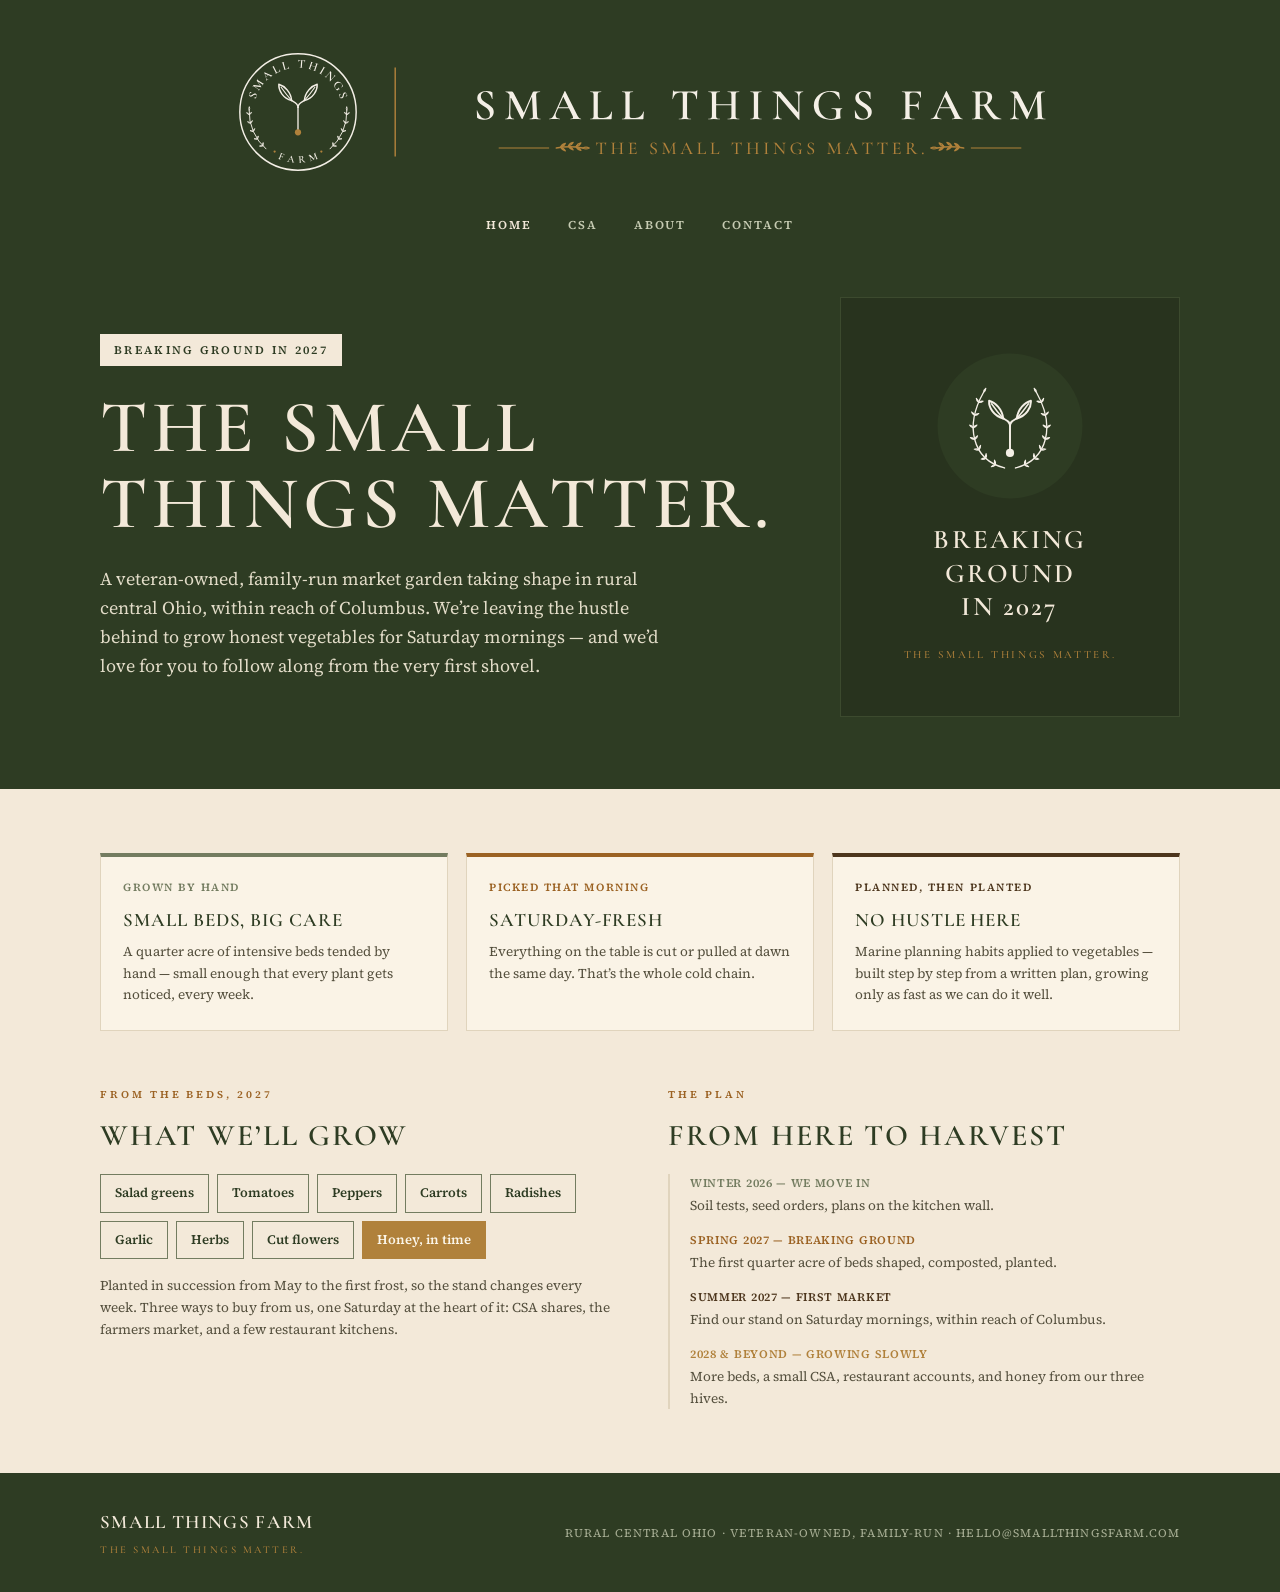
==== commit f6fe860a: "Use banner lockup as the site header with nav beneath The wordmark header read too small; per the br" ====
--- a/index.html
+++ b/index.html
@@ -16,17 +16,15 @@
 <!-- hero on forest -->
 <div class="green-band">
   <header class="site-header">
-    <div class="container">
-      <a class="brand" href="index.html">
-        <img src="assets/brand/logos/04-horizontal-wordmark-cream.svg" alt="Small Things Farm — home">
-      </a>
-      <nav class="site-nav" aria-label="Main">
-        <a href="index.html" aria-current="page">Home</a>
-        <a href="csa.html">CSA</a>
-        <a href="about.html">About</a>
-        <a href="contact.html">Contact</a>
-      </nav>
-    </div>
+    <a class="brand" href="index.html">
+      <img src="assets/brand/lockups/banner-lockup.svg" alt="Small Things Farm — the small things matter.">
+    </a>
+    <nav class="site-nav" aria-label="Main">
+      <a href="index.html" aria-current="page">Home</a>
+      <a href="csa.html">CSA</a>
+      <a href="about.html">About</a>
+      <a href="contact.html">Contact</a>
+    </nav>
   </header>
 
   <section class="hero">
--- a/styles.css
+++ b/styles.css
@@ -81,28 +81,31 @@
 
 .tagline--dark { color: var(--gold); }
 
-/* ---------- header / nav (sits on the forest band) ---------- */
-
-.site-header .container {
-  display: flex;
-  justify-content: space-between;
-  align-items: center;
-  padding-top: 18px;
-  padding-bottom: 18px;
-  gap: 20px;
-}
-
-.brand { display: block; }
+/* ---------- header: banner lockup on forest, nav beneath ---------- */
+
+.site-header { padding-top: 28px; }
+
+/* the banner lockup SVG carries its own Forest ground, so it
+   blends into the band at any width */
+.brand {
+  display: block;
+  max-width: 1080px;
+  margin: 0 auto;
+  padding: 0 var(--pad-x);
+}
 
 .brand img {
   display: block;
-  height: 74px;
-  width: auto;
+  width: 100%;
+  height: auto;
 }
 
 .site-nav {
   display: flex;
-  gap: 32px;
+  justify-content: center;
+  flex-wrap: wrap;
+  gap: 36px;
+  padding: 20px var(--pad-x) 6px;
   font-family: var(--utility);
   font-weight: 600;
   font-size: 12px;
@@ -701,15 +704,9 @@
 @media (max-width: 600px) {
   :root { --pad-x: 24px; }
 
-  .site-header .container {
-    flex-direction: column;
-    align-items: flex-start;
-    gap: 16px;
-  }
-
-  .brand img { height: 64px; }
-
-  .site-nav { gap: 22px; }
+  .site-header { padding-top: 18px; }
+  .brand { padding: 0 12px; }
+  .site-nav { gap: 20px; padding-top: 14px; }
 
   .hero .container { padding-top: 36px; padding-bottom: 48px; }
   .hero h1 { font-size: 38px; }
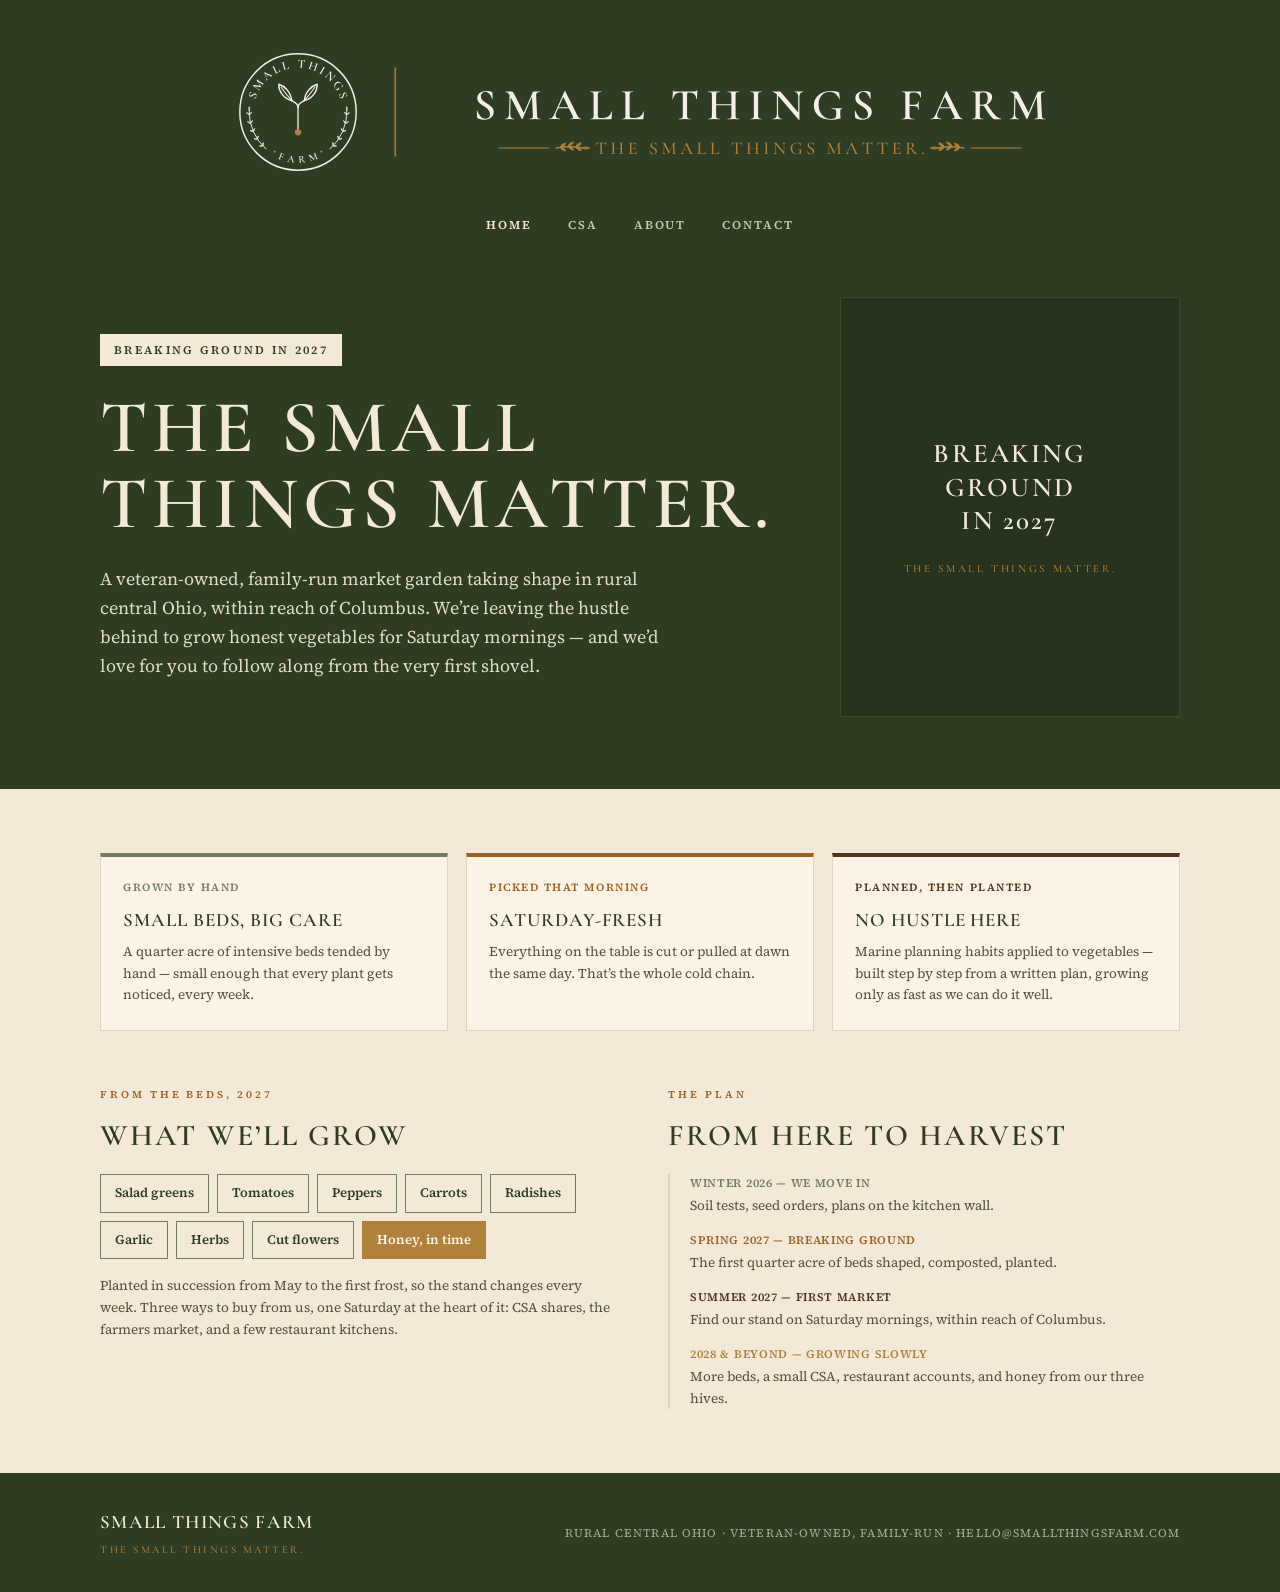
==== commit e45eecaa: "Remove standalone circular logo marks from pages Drop the forest roundel from the hero frame and swi" ====
--- a/index.html
+++ b/index.html
@@ -5,7 +5,7 @@
 <meta name="viewport" content="width=device-width, initial-scale=1">
 <title>Small Things Farm — a veteran-owned market garden in rural central Ohio</title>
 <meta name="description" content="Small Things Farm is a veteran-owned, family-run market garden breaking ground in rural central Ohio, within reach of Columbus, in 2027. Honest vegetables for Saturday mornings — follow along from the very first shovel.">
-<link rel="icon" type="image/svg+xml" href="assets/brand/icons/icon-roundel-forest.svg">
+<link rel="icon" type="image/svg+xml" href="assets/brand/icons/icon-sprout.svg">
 <link rel="preconnect" href="https://fonts.googleapis.com">
 <link rel="preconnect" href="https://fonts.gstatic.com" crossorigin>
 <link href="https://fonts.googleapis.com/css2?family=Cormorant+Garamond:wght@500;600;700&family=Source+Serif+4:opsz,wght@8..60,400;8..60,600;8..60,700&display=swap" rel="stylesheet">
@@ -42,7 +42,6 @@
              <img src="images/us-on-the-land.jpg" alt="The two of us, boots on, on the land" style="width:100%;display:block;">
              when you have a real photo (portrait, roughly 340×420). -->
         <div class="hero-frame">
-          <img src="assets/brand/icons/icon-roundel-forest.svg" alt="" width="150" height="150">
           <div class="hero-frame-title">Breaking Ground<br>in 2027</div>
           <div class="tagline tagline--dark">The small things matter.</div>
         </div>
--- a/styles.css
+++ b/styles.css
@@ -178,8 +178,6 @@
   padding: 30px;
 }
 
-.hero-frame img { width: 150px; height: 150px; }
-
 .hero-frame-title {
   font-family: var(--display);
   font-weight: 600;
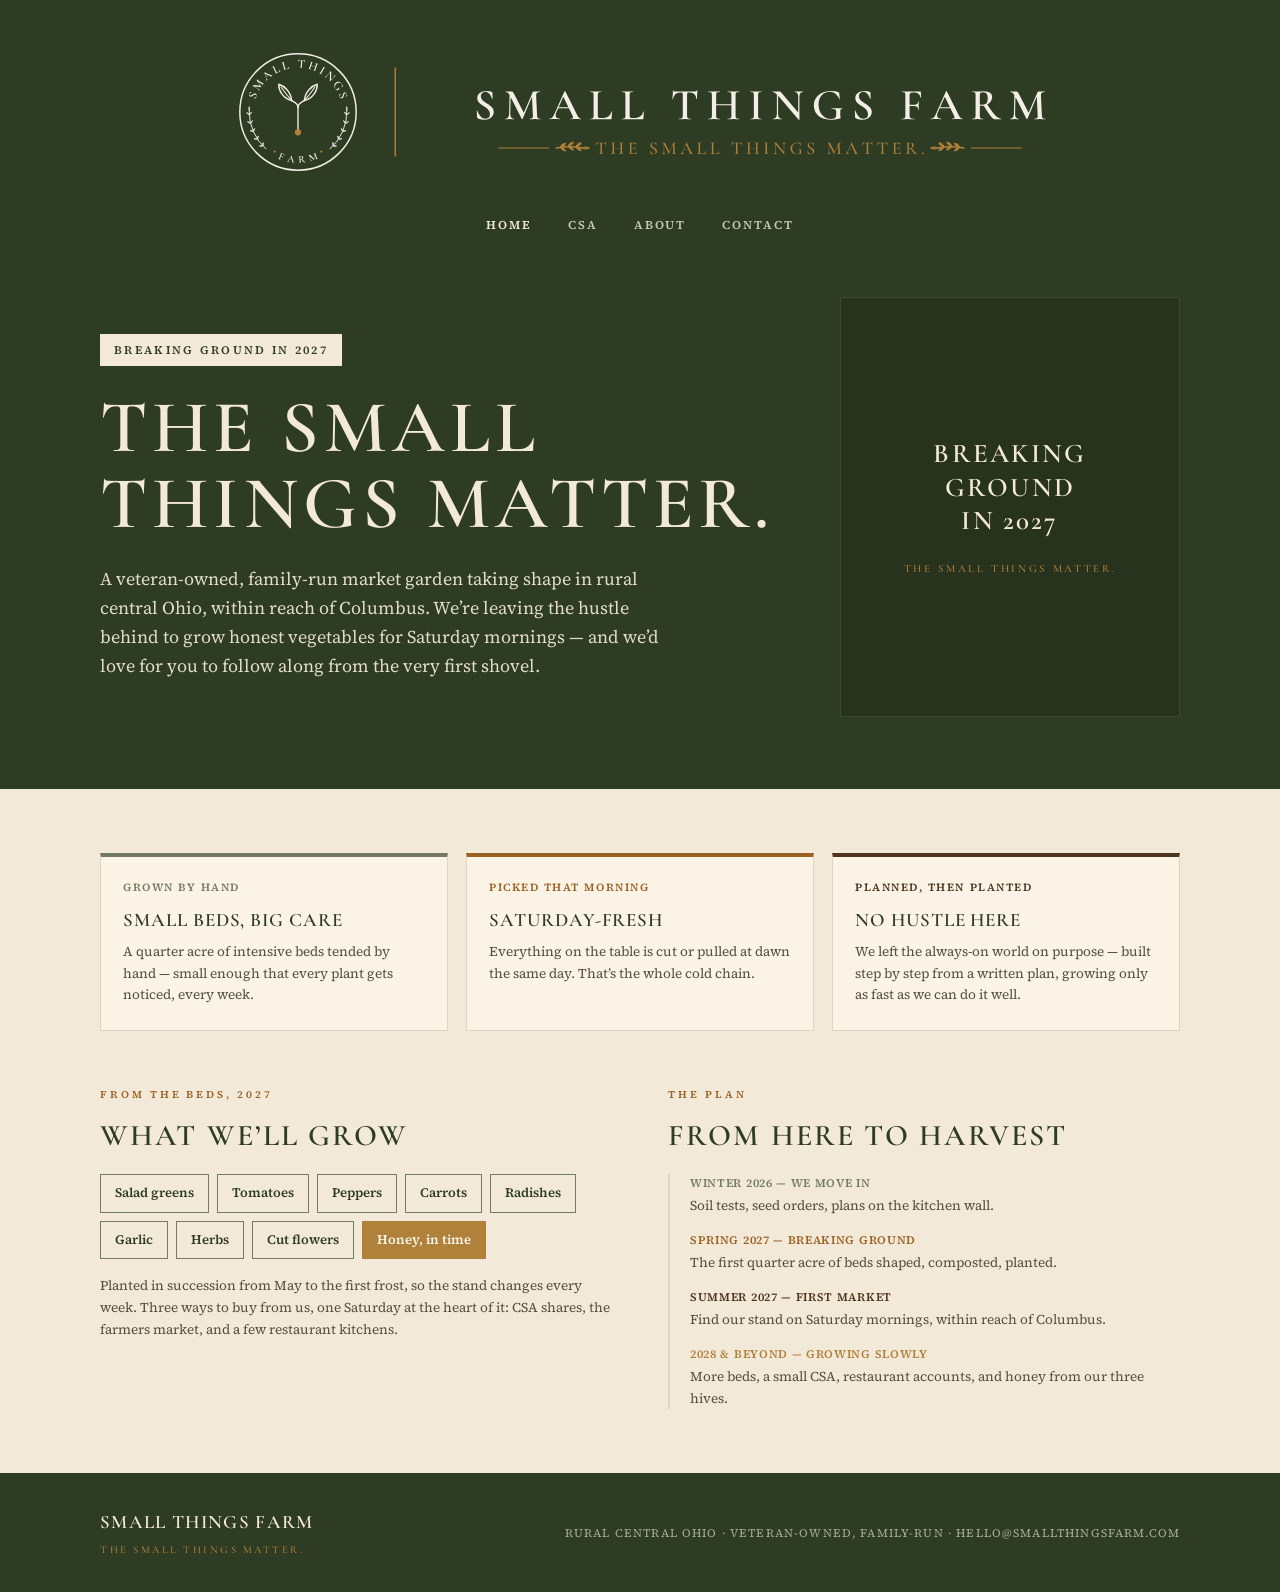
==== commit 3ba6c253: "Drop 'Marine planning habits applied to vegetables' line Co-Authored-By: Claude Fable 5 <noreply@ant" ====
--- a/index.html
+++ b/index.html
@@ -66,7 +66,7 @@
     <div class="promise-card promise-card--bark">
       <div class="card-eyebrow">PLANNED, THEN PLANTED</div>
       <div class="card-title">No hustle here</div>
-      <p>Marine planning habits applied to vegetables &mdash; built step by step from a written plan, growing only as fast as we can do it well.</p>
+      <p>We left the always-on world on purpose &mdash; built step by step from a written plan, growing only as fast as we can do it well.</p>
     </div>
   </div>
 </section>
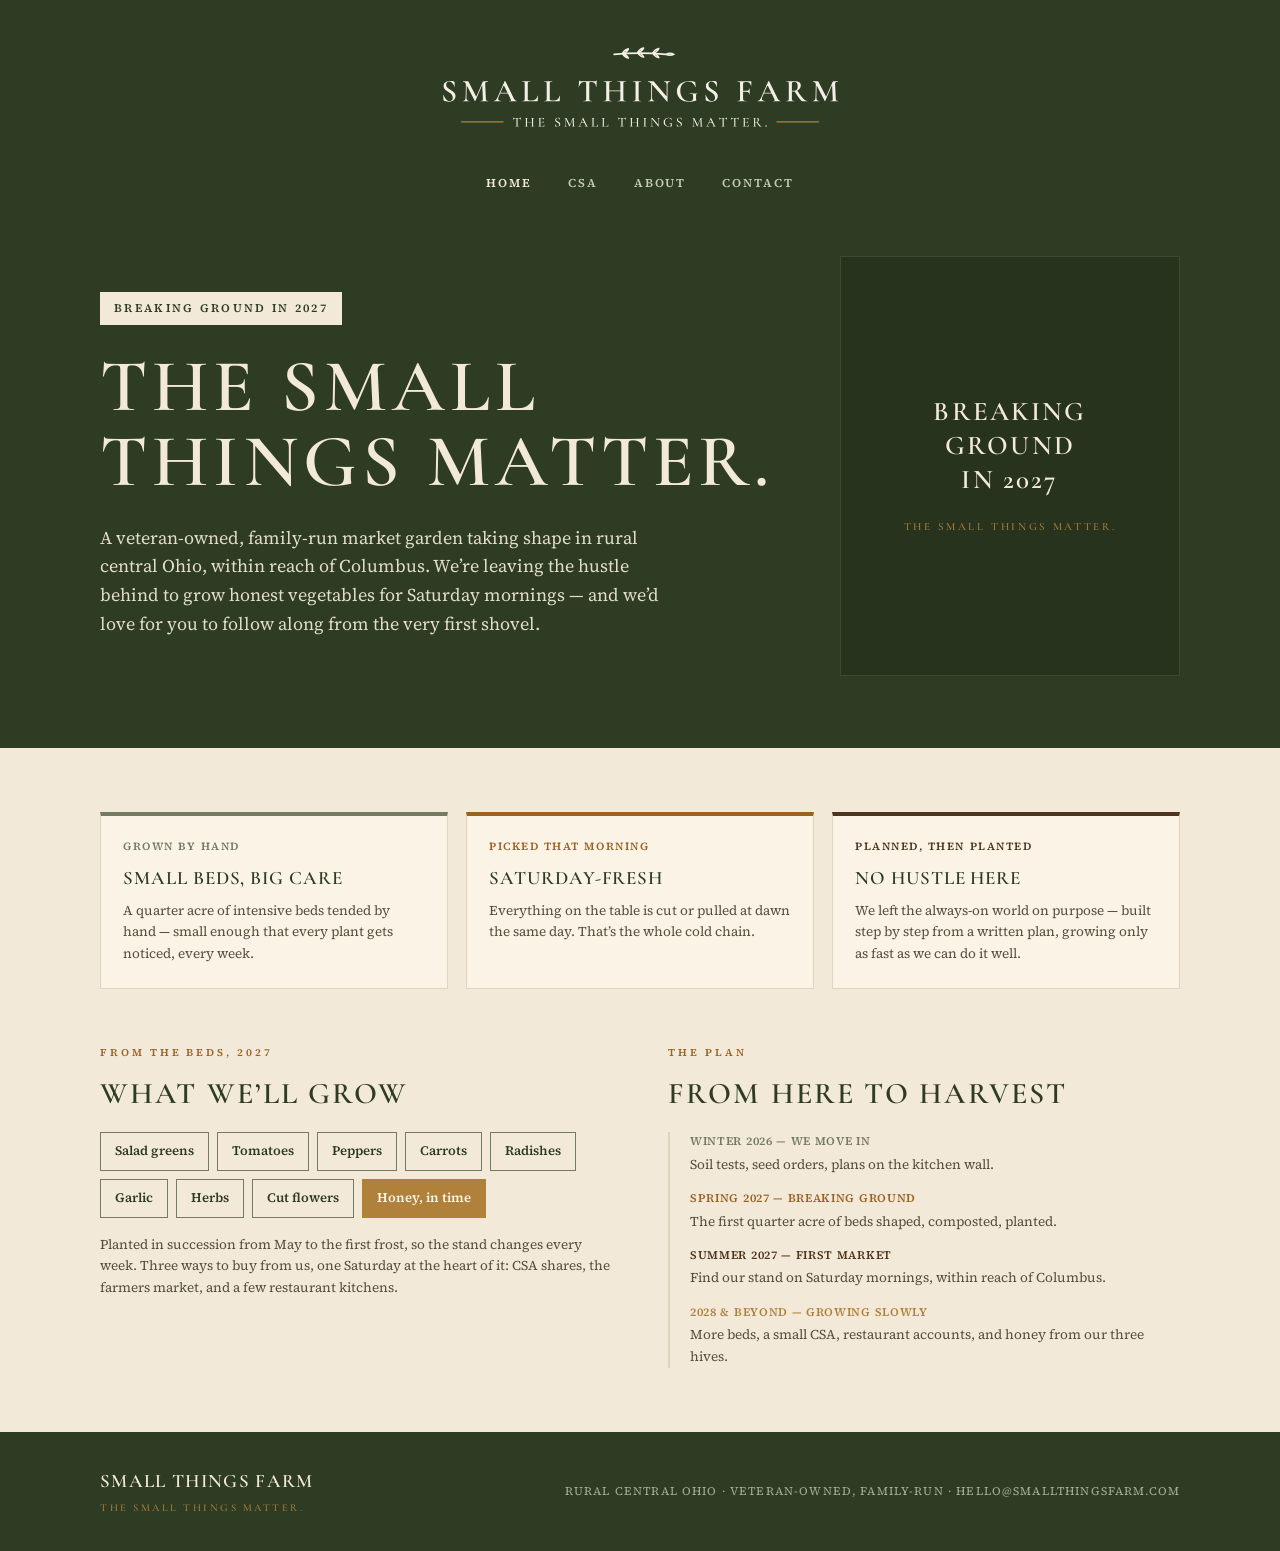
==== commit 61afb9e1: "Header: drop circular badge, keep name + tagline lockup Swap banner-lockup.svg for a cream/gold reco" ====
--- a/index.html
+++ b/index.html
@@ -17,7 +17,7 @@
 <div class="green-band">
   <header class="site-header">
     <a class="brand" href="index.html">
-      <img src="assets/brand/lockups/banner-lockup.svg" alt="Small Things Farm — the small things matter.">
+      <img src="assets/brand/lockups/horizontal-b-centered-cream.svg" alt="Small Things Farm — the small things matter.">
     </a>
     <nav class="site-nav" aria-label="Main">
       <a href="index.html" aria-current="page">Home</a>
--- a/styles.css
+++ b/styles.css
@@ -85,11 +85,10 @@
 
 .site-header { padding-top: 28px; }
 
-/* the banner lockup SVG carries its own Forest ground, so it
-   blends into the band at any width */
+/* centered lockup (name + tagline, no badge) on the Forest band */
 .brand {
   display: block;
-  max-width: 1080px;
+  max-width: 660px;
   margin: 0 auto;
   padding: 0 var(--pad-x);
 }
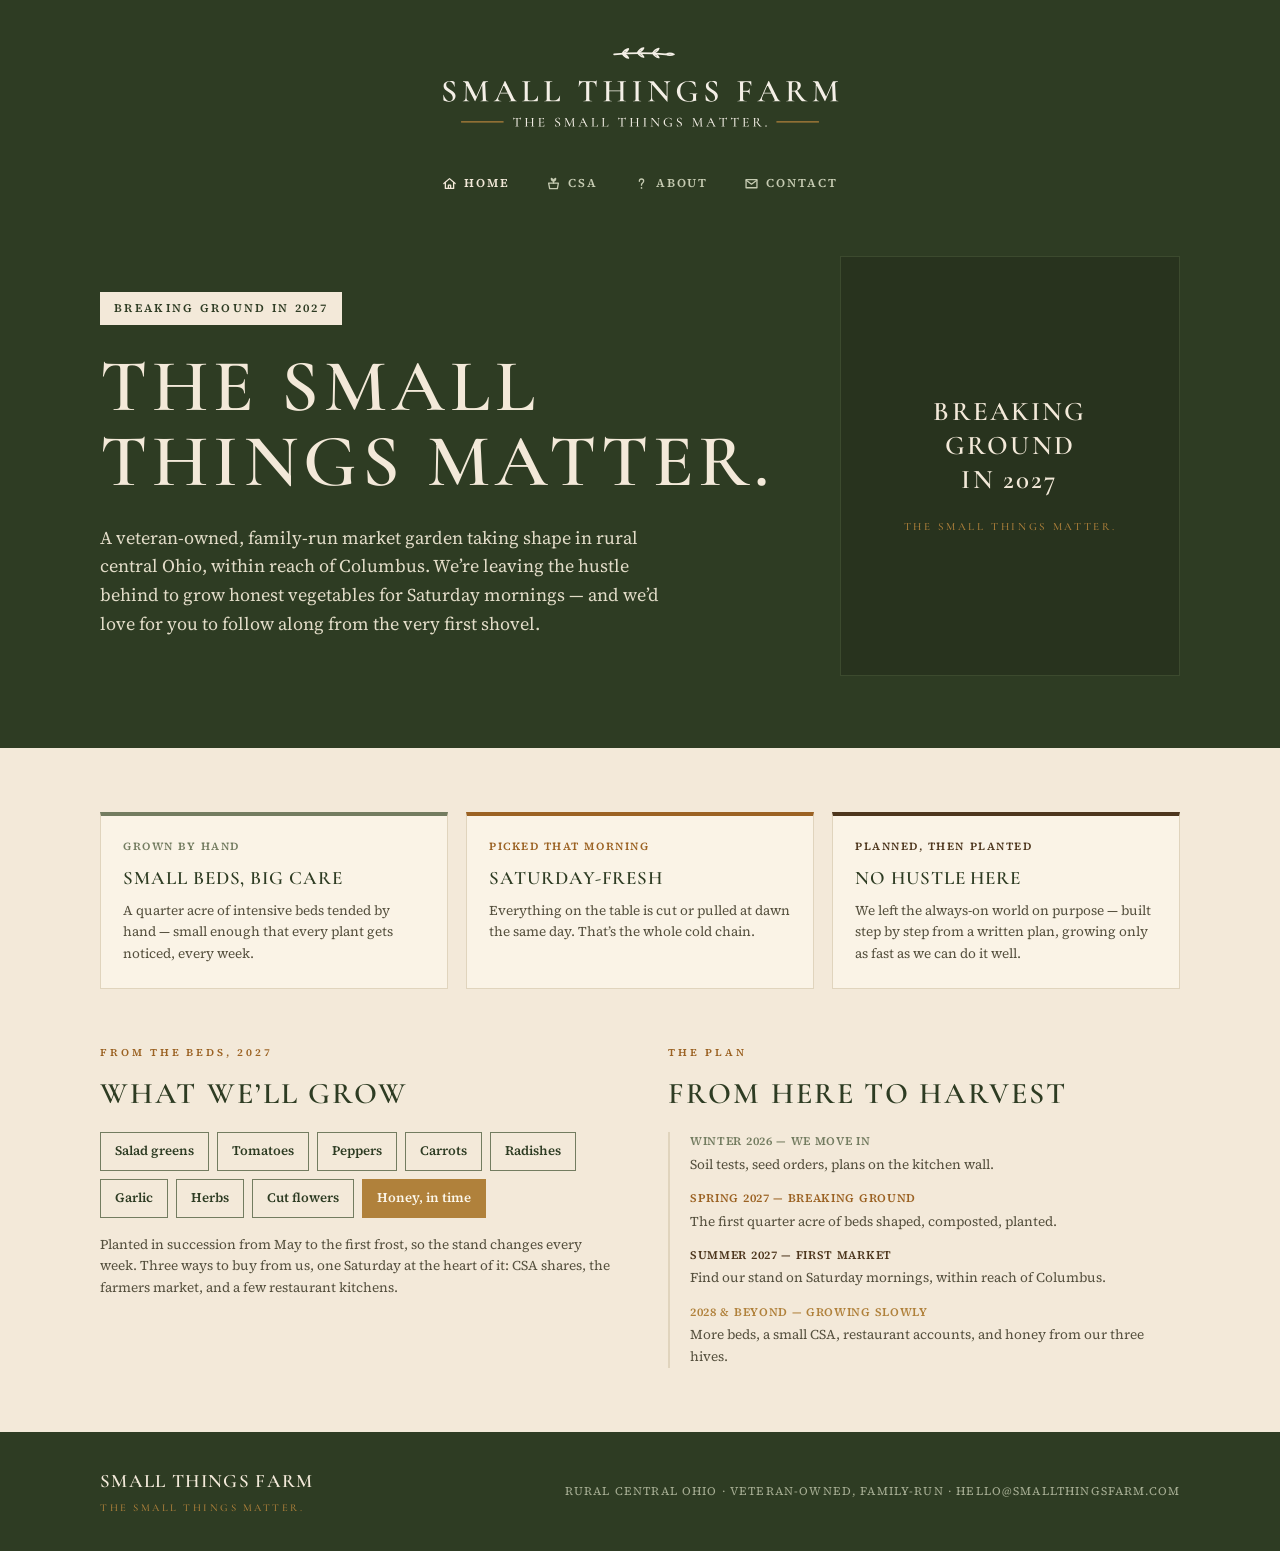
==== commit 8fb1b257: "Add line-art icons to nav links Farmhouse (Home), veggie crate with sprout (CSA), question mark (Abo" ====
--- a/index.html
+++ b/index.html
@@ -20,10 +20,10 @@
       <img src="assets/brand/lockups/horizontal-b-centered-cream.svg" alt="Small Things Farm — the small things matter.">
     </a>
     <nav class="site-nav" aria-label="Main">
-      <a href="index.html" aria-current="page">Home</a>
-      <a href="csa.html">CSA</a>
-      <a href="about.html">About</a>
-      <a href="contact.html">Contact</a>
+      <a href="index.html" aria-current="page"><svg class="nav-icon" viewBox="0 0 16 16" aria-hidden="true"><path d="M2 8 8 2.8 14 8"/><path d="M3.6 6.9v6.3h8.8V6.9"/><path d="M6.8 13.2v-3.4h2.4v3.4"/></svg>Home</a>
+      <a href="csa.html"><svg class="nav-icon" viewBox="0 0 16 16" aria-hidden="true"><path d="M2.8 7.6h10.4l-1.1 5.8H3.9z"/><path d="M8 7.6V5.2"/><path d="M8 5.2C8 3.8 7 3.2 5.7 2.6c-.1 1.6.8 2.6 2.3 2.6Z"/><path d="M8 5.2c0-1.4 1-2 2.3-2.6.1 1.6-.8 2.6-2.3 2.6Z"/></svg>CSA</a>
+      <a href="about.html"><svg class="nav-icon" viewBox="0 0 16 16" aria-hidden="true"><path d="M5.7 5.7c0-1.6 1-2.5 2.3-2.5 1.3 0 2.3.9 2.3 2.1 0 2-2.3 2.1-2.3 3.9v.6"/><circle cx="8" cy="12.7" r=".9" fill="currentColor" stroke="none"/></svg>About</a>
+      <a href="contact.html"><svg class="nav-icon" viewBox="0 0 16 16" aria-hidden="true"><rect x="2.2" y="3.9" width="11.6" height="8.6"/><path d="M2.4 4.5 8 8.7l5.6-4.2"/></svg>Contact</a>
     </nav>
   </header>
 
--- a/styles.css
+++ b/styles.css
@@ -112,7 +112,24 @@
   text-transform: uppercase;
 }
 
-.site-nav a { color: var(--green-soft); }
+.site-nav a {
+  color: var(--green-soft);
+  display: inline-flex;
+  align-items: center;
+  gap: 7px;
+}
+
+.nav-icon {
+  width: 15px;
+  height: 15px;
+  fill: none;
+  stroke: currentColor;
+  stroke-width: 1.4;
+  stroke-linecap: round;
+  stroke-linejoin: round;
+  flex: none;
+}
+
 .site-nav a:hover { color: var(--cream); }
 .site-nav a[aria-current="page"] { color: var(--cream); }
 
